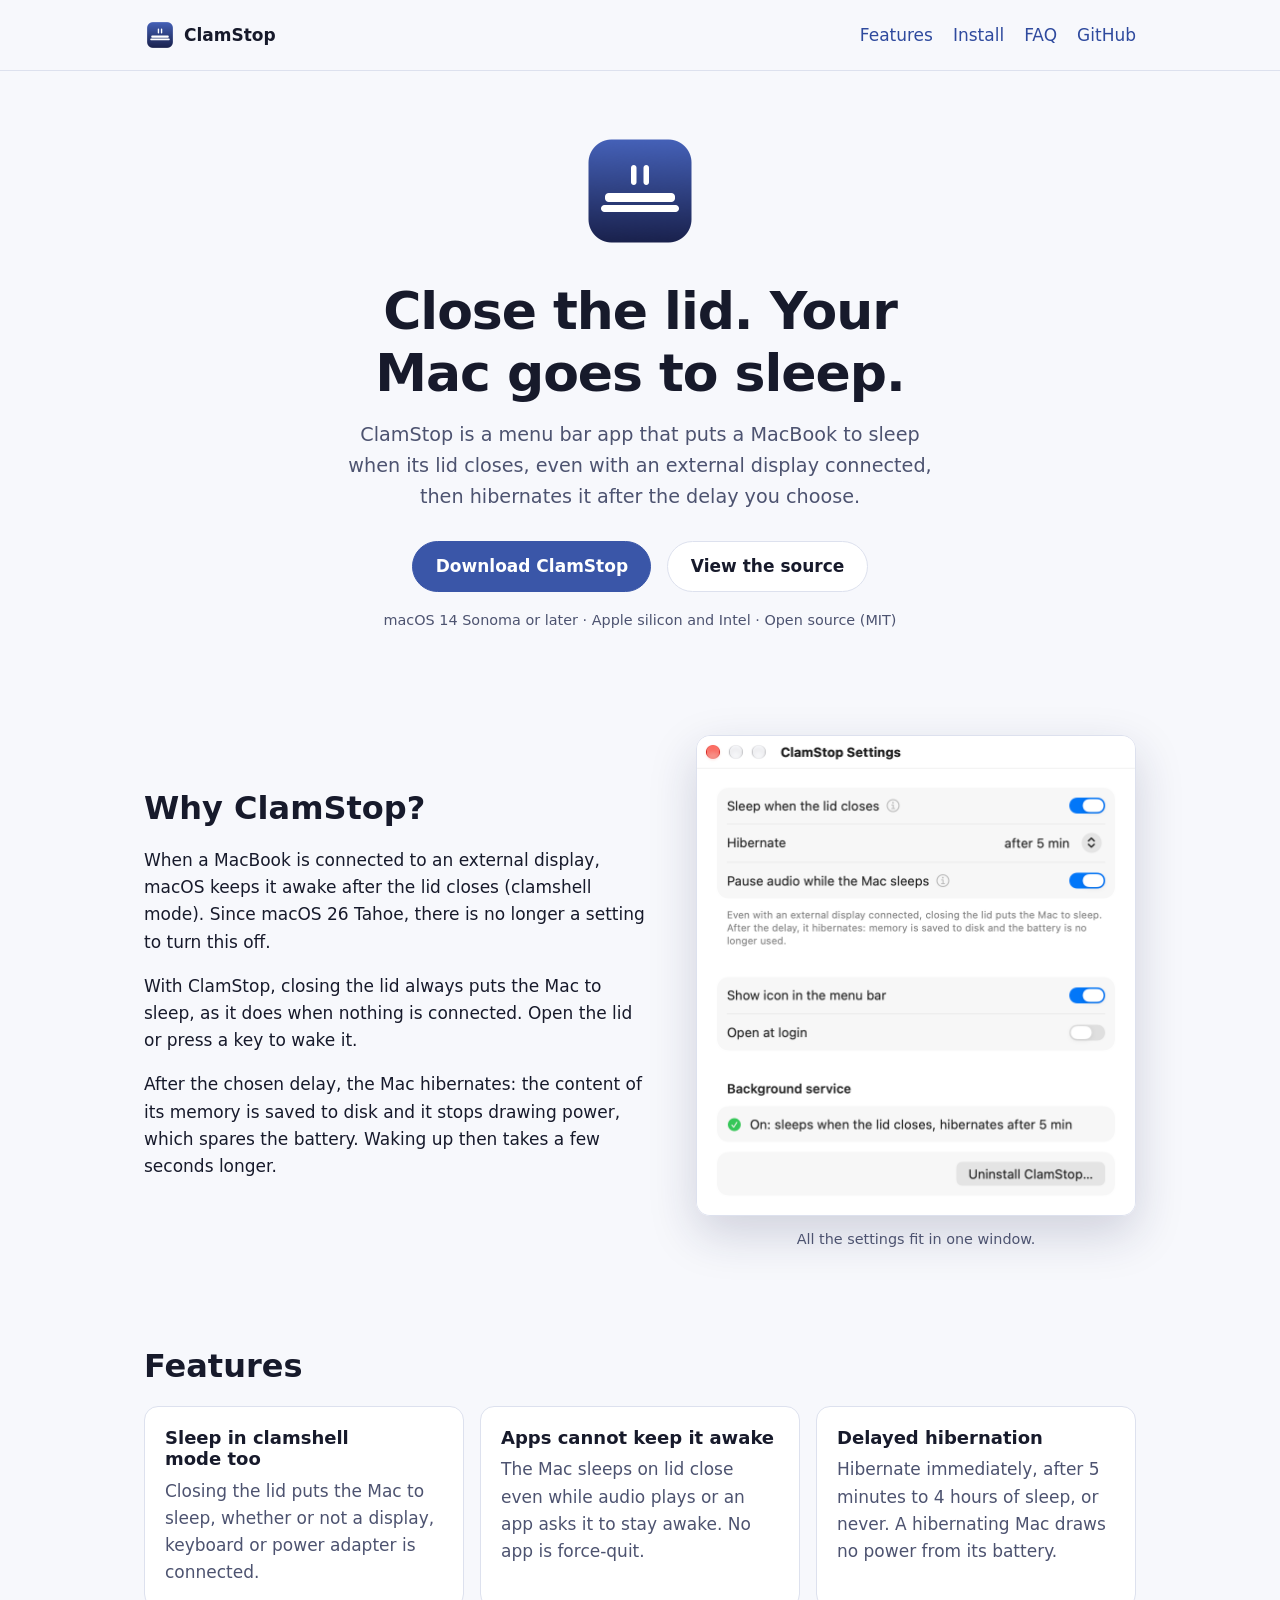
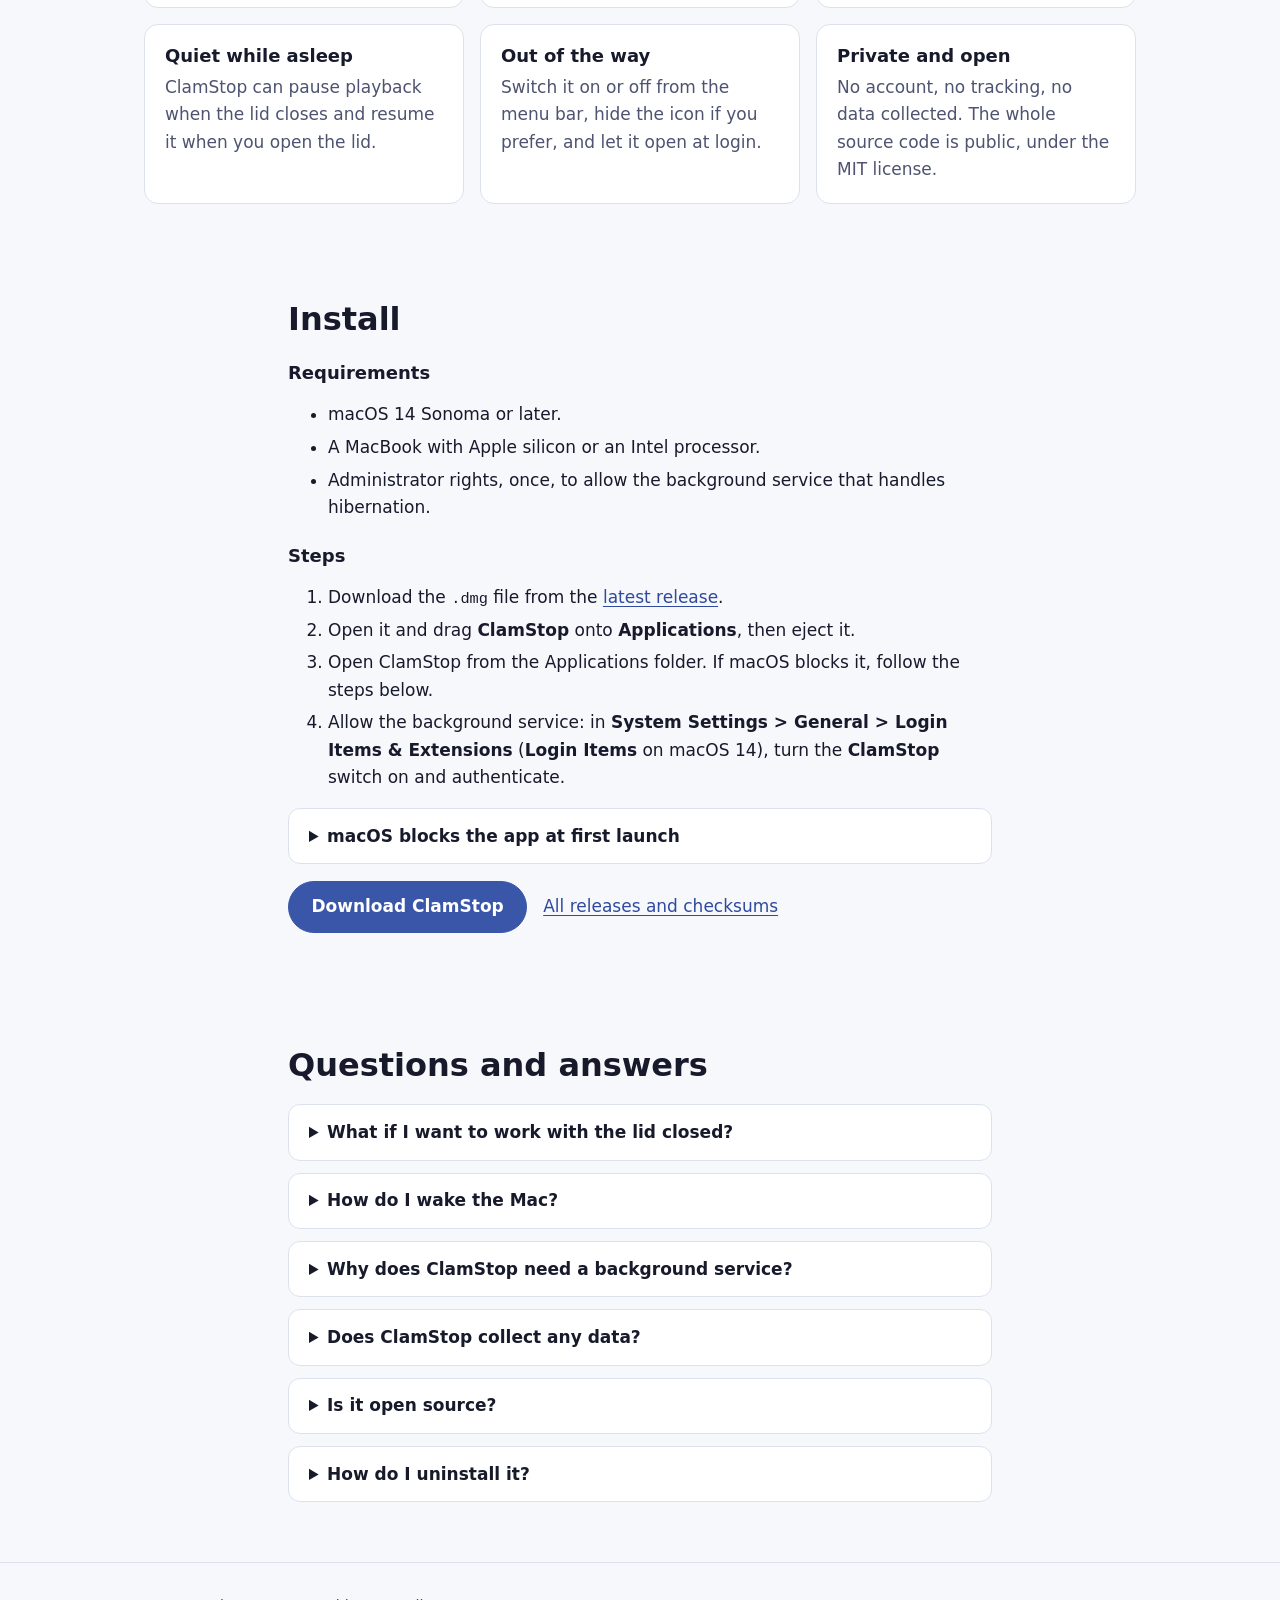
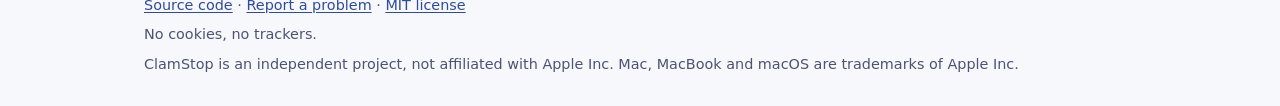
==== site/index.html @ de73f825 "Add the promotional website and its GitHub Pages workflow Static site in site/, generated from one t" ====
<!doctype html>
<!-- Generated by site/src/build.py: edit site/src/, not this file. -->
<html lang="en">
<head>
  <meta charset="utf-8">
  <meta name="viewport" content="width=device-width, initial-scale=1">
  <meta http-equiv="Content-Security-Policy" content="default-src 'none'; img-src 'self'; style-src 'self'; base-uri 'none'; form-action 'none'">
  <meta name="referrer" content="no-referrer">
  <title>ClamStop: close the lid and your MacBook sleeps</title>
  <meta name="description" content="Open source menu bar app for macOS: closing the lid puts your MacBook to sleep, even with an external display connected, then hibernates it after a delay.">
  <meta name="color-scheme" content="light dark">
  <meta name="theme-color" media="(prefers-color-scheme: light)" content="#f7f8fc">
  <meta name="theme-color" media="(prefers-color-scheme: dark)" content="#0f1222">
  <link rel="canonical" href="https://chanoj.github.io/ClamStop/">
  <link rel="alternate" hreflang="en" href="https://chanoj.github.io/ClamStop/">
  <link rel="alternate" hreflang="x-default" href="https://chanoj.github.io/ClamStop/">
  <meta property="og:type" content="website">
  <meta property="og:site_name" content="ClamStop">
  <meta property="og:locale" content="en_US">
  <meta property="og:url" content="https://chanoj.github.io/ClamStop/">
  <meta property="og:title" content="ClamStop: close the lid and your MacBook sleeps">
  <meta property="og:description" content="Open source menu bar app for macOS: closing the lid puts your MacBook to sleep, even with an external display connected, then hibernates it after a delay.">
  <meta property="og:image" content="https://chanoj.github.io/ClamStop/img/og-en.png">
  <meta property="og:image:width" content="1200">
  <meta property="og:image:height" content="630">
  <meta property="og:image:alt" content="ClamStop: close the lid, and your Mac sleeps.">
  <meta name="twitter:card" content="summary_large_image">
  <link rel="icon" type="image/png" sizes="64x64" href="img/icon-64.png">
  <link rel="apple-touch-icon" href="img/icon-256.png">
  <link rel="stylesheet" href="style.css">
</head>
<body>
  <a class="skip" href="#main">Skip to content</a>

  <header class="top">
    <div class="wrap">
      <a class="brand" href="#main">
        <img src="img/icon-64.png" width="32" height="32" alt="">
        <span>ClamStop</span>
      </a>
      <nav aria-label="Main">
        <ul>
          <li><a href="#features">Features</a></li>
          <li><a href="#install">Install</a></li>
          <li><a href="#faq">FAQ</a></li>
          <li><a href="https://github.com/ChanOJ/ClamStop">GitHub</a></li>
        </ul>
      </nav>
      
    </div>
  </header>

  <main id="main">
    <section class="hero wrap">
      <img class="app-icon" src="img/icon-256.png" width="128" height="128" alt="">
      <h1>Close the lid. Your Mac goes to sleep.</h1>
      <p class="lead">ClamStop is a menu bar app that puts a MacBook to sleep when its lid closes, even with an external display connected, then hibernates it after the delay you choose.</p>
      <p class="actions">
        <a class="button primary" href="https://github.com/ChanOJ/ClamStop/releases/latest">Download ClamStop</a>
        <a class="button" href="https://github.com/ChanOJ/ClamStop">View the source</a>
      </p>
      <p class="fine">macOS 14 Sonoma or later · Apple silicon and Intel · Open source (MIT)</p>
    </section>

    <section id="why" class="why wrap" aria-labelledby="why-title">
      <div class="text">
        <h2 id="why-title">Why ClamStop?</h2>
        <p>When a MacBook is connected to an external display, macOS keeps it awake after the lid closes (clamshell mode). Since macOS 26 Tahoe, there is no longer a setting to turn this off.</p>
        <p>With ClamStop, closing the lid always puts the Mac to sleep, as it does when nothing is connected. Open the lid or press a key to wake it.</p>
        <p>After the chosen delay, the Mac hibernates: the content of its memory is saved to disk and it stops drawing power, which spares the battery. Waking up then takes a few seconds longer.</p>
      </div>
      <figure class="shot shot-settings">
  <picture>
    <source media="(prefers-color-scheme: dark)" srcset="img/settings-en-dark.png" width="440" height="482">
    <img src="img/settings-en-light.png" width="440" height="482" alt="ClamStop settings window: sleep when the lid closes is on, hibernation after 5 minutes, audio paused while the Mac sleeps, icon shown in the menu bar, and the background service running.">
  </picture>
  <figcaption>All the settings fit in one window.</figcaption>
</figure>
    </section>

    <section id="features" class="wrap" aria-labelledby="features-title">
      <h2 id="features-title">Features</h2>
      <ul class="cards">
        <li><h3>Sleep in clamshell mode too</h3><p>Closing the lid puts the Mac to sleep, whether or not a display, keyboard or power adapter is connected.</p></li>
        <li><h3>Apps cannot keep it awake</h3><p>The Mac sleeps on lid close even while audio plays or an app asks it to stay awake. No app is force-quit.</p></li>
        <li><h3>Delayed hibernation</h3><p>Hibernate immediately, after 5 minutes to 4 hours of sleep, or never. A hibernating Mac draws no power from its battery.</p></li>
        <li><h3>Quiet while asleep</h3><p>ClamStop can pause playback when the lid closes and resume it when you open the lid.</p></li>
        <li><h3>Out of the way</h3><p>Switch it on or off from the menu bar, hide the icon if you prefer, and let it open at login.</p></li>
        <li><h3>Private and open</h3><p>No account, no tracking, no data collected. The whole source code is public, under the MIT license.</p></li>
      </ul>
      
    </section>

    <!-- PRO SLOT (planned: freemium with license keys, prices not decided). Hidden for now:
         add the content and its pro.* strings, then remove the "hidden" attribute. -->
    <section id="pro" class="wrap" hidden>
      <h2>Pro</h2>
    </section>
    <!-- END OF PRO SLOT -->

    <section id="install" class="wrap narrow" aria-labelledby="install-title">
      <h2 id="install-title">Install</h2>
      <h3>Requirements</h3>
      <ul>
        <li>macOS 14 Sonoma or later.</li>
        <li>A MacBook with Apple silicon or an Intel processor.</li>
        <li>Administrator rights, once, to allow the background service that handles hibernation.</li>
      </ul>
      <h3>Steps</h3>
      <ol class="steps">
        <li>Download the <code>.dmg</code> file from the <a href="https://github.com/ChanOJ/ClamStop/releases/latest">latest release</a>.</li>
        <li>Open it and drag <strong>ClamStop</strong> onto <strong>Applications</strong>, then eject it.</li>
        <li>Open ClamStop from the Applications folder. If macOS blocks it, follow the steps below.</li>
        <li>Allow the background service: in <strong>System Settings &gt; General &gt; Login Items &amp; Extensions</strong> (<strong>Login Items</strong> on macOS 14), turn the <strong>ClamStop</strong> switch on and authenticate.</li>
      </ol>
      <details id="gatekeeper">
        <summary>macOS blocks the app at first launch</summary>
        <p>Builds that are not notarized by Apple are blocked at first launch; the release notes say whether a build is notarized. Only bypass this for a file downloaded from the ClamStop repository.</p>
        <p>On macOS 15 Sequoia or later:</p>
        <ol>
          <li>Open ClamStop once. In the warning, click <strong>Done</strong> (not “Move to Trash”).</li>
          <li>Open <strong>System Settings &gt; Privacy &amp; Security</strong> and scroll down to <strong>Security</strong>.</li>
          <li>Next to the message about ClamStop, click <strong>Open Anyway</strong>, then authenticate.</li>
          <li>Confirm with <strong>Open Anyway</strong> in the last dialog.</li>
        </ol>
        <p>On macOS 14 Sonoma, Control-click the app in Finder, choose <strong>Open</strong>, then <strong>Open</strong> again.</p>
      </details>
      <p class="actions">
        <a class="button primary" href="https://github.com/ChanOJ/ClamStop/releases/latest">Download ClamStop</a>
        <a href="https://github.com/ChanOJ/ClamStop/releases">All releases and checksums</a>
      </p>
    </section>

    <section id="faq" class="wrap narrow" aria-labelledby="faq-title">
      <h2 id="faq-title">Questions and answers</h2>
      <details>
        <summary>What if I want to work with the lid closed?</summary>
        <p>Turn “Sleep When the Lid Closes” off in the ClamStop menu: the lid then works as usual, clamshell mode included. Turn it on again whenever you like.</p>
      </details>
      <details>
        <summary>How do I wake the Mac?</summary>
        <p>Open the lid or press a key. After hibernation, waking up takes a few seconds longer because the memory is read back from disk.</p>
      </details>
      <details>
        <summary>Why does ClamStop need a background service?</summary>
        <p>Putting the Mac into hibernation requires administrator rights. A small background service does that part, and macOS asks you to approve it. It restores the default sleep settings when ClamStop is uninstalled.</p>
      </details>
      <details>
        <summary>Does ClamStop collect any data?</summary>
        <p>No. The app has no account, no analytics and no network code: nothing leaves your Mac.</p>
        <p>This website sets no cookies, runs no scripts and loads nothing from third parties. It is hosted on GitHub Pages, and GitHub logs the IP addresses of visitors for security purposes.</p>
      </details>
      <details>
        <summary>Is it open source?</summary>
        <p>Yes. The code is on <a href="https://github.com/ChanOJ/ClamStop">GitHub</a> under the <a href="https://github.com/ChanOJ/ClamStop/blob/main/LICENSE">MIT license</a>. You can read it, build it yourself and contribute.</p>
      </details>
      <details>
        <summary>How do I uninstall it?</summary>
        <ol>
          <li>Open the ClamStop settings (menu bar icon &gt; <strong>Settings…</strong>, or open the app again from the Applications folder).</li>
          <li>Click <strong>Uninstall ClamStop…</strong>, then <strong>Uninstall</strong>. The default sleep settings are restored and the background service is removed.</li>
          <li>Move ClamStop from the Applications folder to the Trash.</li>
        </ol>
        <p>App already deleted, or something went wrong? The <a href="https://github.com/ChanOJ/ClamStop#uninstall">uninstall guide</a> covers it.</p>
      </details>
    </section>
  </main>

  <footer>
    <div class="wrap">
      <p><a href="https://github.com/ChanOJ/ClamStop">Source code</a> · <a href="https://github.com/ChanOJ/ClamStop/issues">Report a problem</a> · <a href="https://github.com/ChanOJ/ClamStop/blob/main/LICENSE">MIT license</a></p>
      <p>No cookies, no trackers.</p>
      <p>ClamStop is an independent project, not affiliated with Apple Inc. Mac, MacBook and macOS are trademarks of Apple Inc.</p>
    </div>
  </footer>
</body>
</html>
---- site/style.css ----
/* No external fonts or resources: system fonts only. */
:root {
  color-scheme: light dark;
  --bg: #f7f8fc;
  --surface: #ffffff;
  --text: #171a2b;
  --muted: #4d5370;
  --line: #dde1ee;
  --link: #2f4a9e;
  --button: #3a56a8;
  --button-hover: #2c4388;
  --on-button: #ffffff;
  --shadow: 0 18px 48px rgba(27, 34, 76, 0.18);
}

@media (prefers-color-scheme: dark) {
  :root {
    --bg: #0f1222;
    --surface: #181c31;
    --text: #edeffa;
    --muted: #b1b7d3;
    --line: #2c3252;
    --link: #a8bcff;
    --button: #4a66bd;
    --button-hover: #3a56a8;
    --shadow: 0 18px 48px rgba(0, 0, 0, 0.55);
  }
}

*, *::before, *::after { box-sizing: border-box; }

[hidden] { display: none !important; }

html { -webkit-text-size-adjust: 100%; text-size-adjust: 100%; }

@media (prefers-reduced-motion: no-preference) {
  html { scroll-behavior: smooth; }
}

body {
  margin: 0;
  background: var(--bg);
  color: var(--text);
  font: 1.0625rem/1.6 -apple-system, BlinkMacSystemFont, "Segoe UI", system-ui, sans-serif;
  overflow-wrap: break-word;
}

img { max-width: 100%; height: auto; }

a { color: var(--link); text-underline-offset: 0.15em; }

:focus-visible { outline: 3px solid var(--link); outline-offset: 3px; border-radius: 4px; }

h1, h2, h3 { line-height: 1.2; text-wrap: balance; }
h1 { font-size: clamp(2rem, 7vw, 3.25rem); letter-spacing: -0.02em; margin: 1rem 0; }
h2 { font-size: clamp(1.5rem, 4.5vw, 2rem); margin: 0 0 1.25rem; }
h3 { font-size: 1.125rem; margin: 1.5rem 0 0.5rem; }

code { font-family: ui-monospace, SFMono-Regular, Menlo, monospace; font-size: 0.9em; }

.wrap { width: min(100% - 2rem, 62rem); margin-inline: auto; }
.narrow { max-width: 44rem; }

.skip {
  position: absolute;
  left: 1rem;
  top: -4rem;
  z-index: 1;
  padding: 0.5rem 1rem;
  background: var(--surface);
  border-radius: 8px;
}
.skip:focus { top: 0.5rem; }

.top { border-bottom: 1px solid var(--line); }
.top .wrap {
  display: flex;
  flex-wrap: wrap;
  align-items: center;
  justify-content: space-between;
  gap: 0.25rem 1rem;
  padding-block: 0.75rem;
}
.brand {
  display: inline-flex;
  align-items: center;
  gap: 0.5rem;
  color: var(--text);
  font-weight: 700;
  text-decoration: none;
}
nav ul { display: flex; flex-wrap: wrap; gap: 0 1.25rem; margin: 0; padding: 0; list-style: none; }
nav a { display: inline-block; padding-block: 0.25rem; text-decoration: none; }
nav a:hover { text-decoration: underline; }
.languages a[aria-current="page"] { color: var(--text); font-weight: 600; }

main > section { padding-block: 3rem; scroll-margin-top: 1rem; }

.hero { text-align: center; padding-block: 3.5rem 2.5rem; }
.app-icon { width: 128px; height: 128px; }
.lead { max-width: 38rem; margin: 0 auto 1.75rem; font-size: 1.2rem; color: var(--muted); }
.fine { font-size: 0.9rem; color: var(--muted); }

.actions { display: flex; flex-wrap: wrap; align-items: center; gap: 0.75rem 1rem; }
.hero .actions { justify-content: center; }

.button {
  display: inline-block;
  padding: 0.7rem 1.4rem;
  border: 1px solid var(--line);
  border-radius: 999px;
  background: var(--surface);
  color: var(--text);
  font-weight: 600;
  text-decoration: none;
}
.button:hover { border-color: var(--link); }
.button.primary { border-color: var(--button); background: var(--button); color: var(--on-button); }
.button.primary:hover { border-color: var(--button-hover); background: var(--button-hover); }

.why { display: flex; flex-wrap: wrap; align-items: center; gap: 2rem 3rem; }
.why .text { flex: 1 1 18rem; }
.why .shot { flex: 0 1 440px; }

.shot { margin: 0 auto; text-align: center; }
.shot img {
  display: block;
  margin-inline: auto;
  border: 1px solid var(--line);
  border-radius: 14px;
  box-shadow: var(--shadow);
}
.shot figcaption { margin-top: 0.75rem; font-size: 0.9rem; color: var(--muted); }
.shot-menu { margin-top: 2.5rem; }

.cards {
  display: grid;
  grid-template-columns: repeat(auto-fit, minmax(min(100%, 17rem), 1fr));
  gap: 1rem;
  margin: 0;
  padding: 0;
  list-style: none;
}
.cards li { padding: 1.25rem; border: 1px solid var(--line); border-radius: 14px; background: var(--surface); }
.cards h3 { margin-top: 0; }
.cards p { margin: 0; color: var(--muted); }

li { margin-block: 0.35rem; }
.cards li { margin: 0; }

details {
  margin-block: 0.75rem;
  padding: 0 1.25rem;
  border: 1px solid var(--line);
  border-radius: 12px;
  background: var(--surface);
}
summary { padding-block: 0.85rem; font-weight: 600; cursor: pointer; }
details ol { padding-left: 1.25rem; }

footer { border-top: 1px solid var(--line); padding-block: 1.5rem; font-size: 0.9rem; color: var(--muted); }
footer p { margin-block: 0.4rem; }
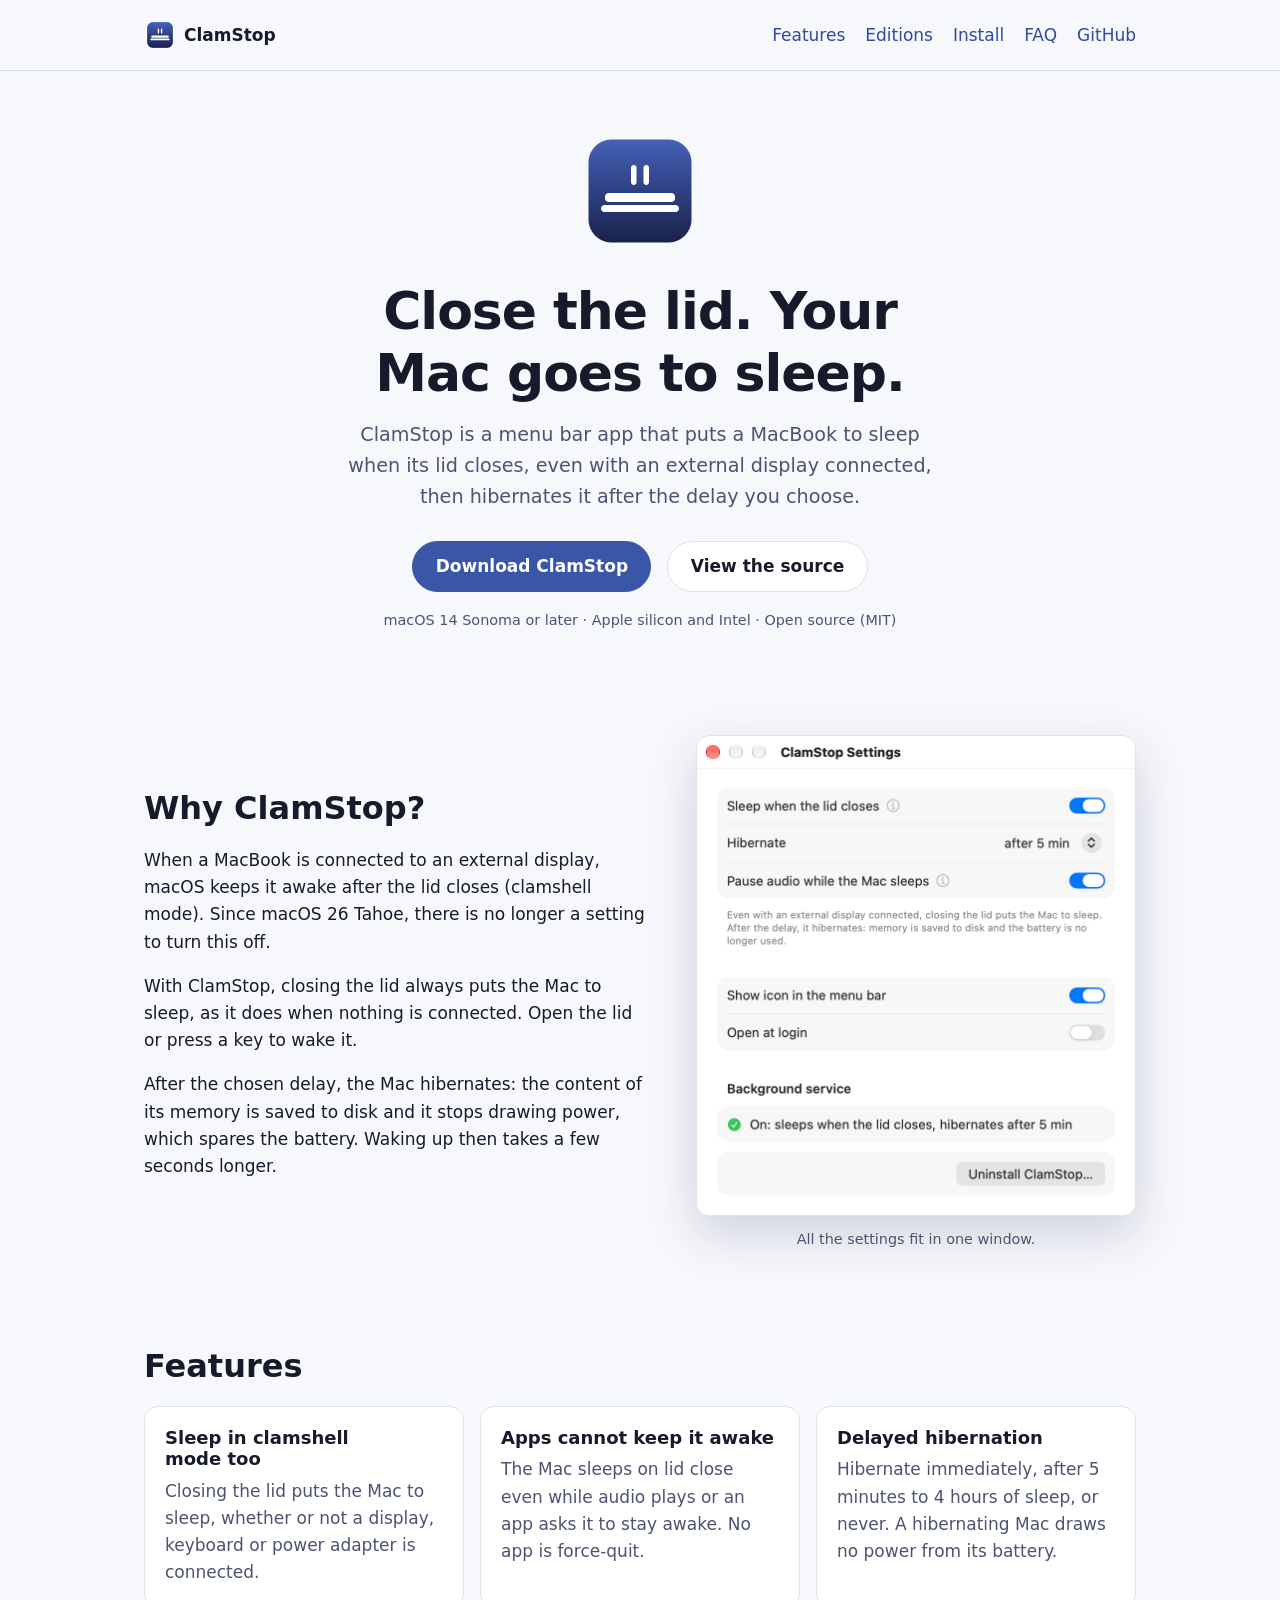
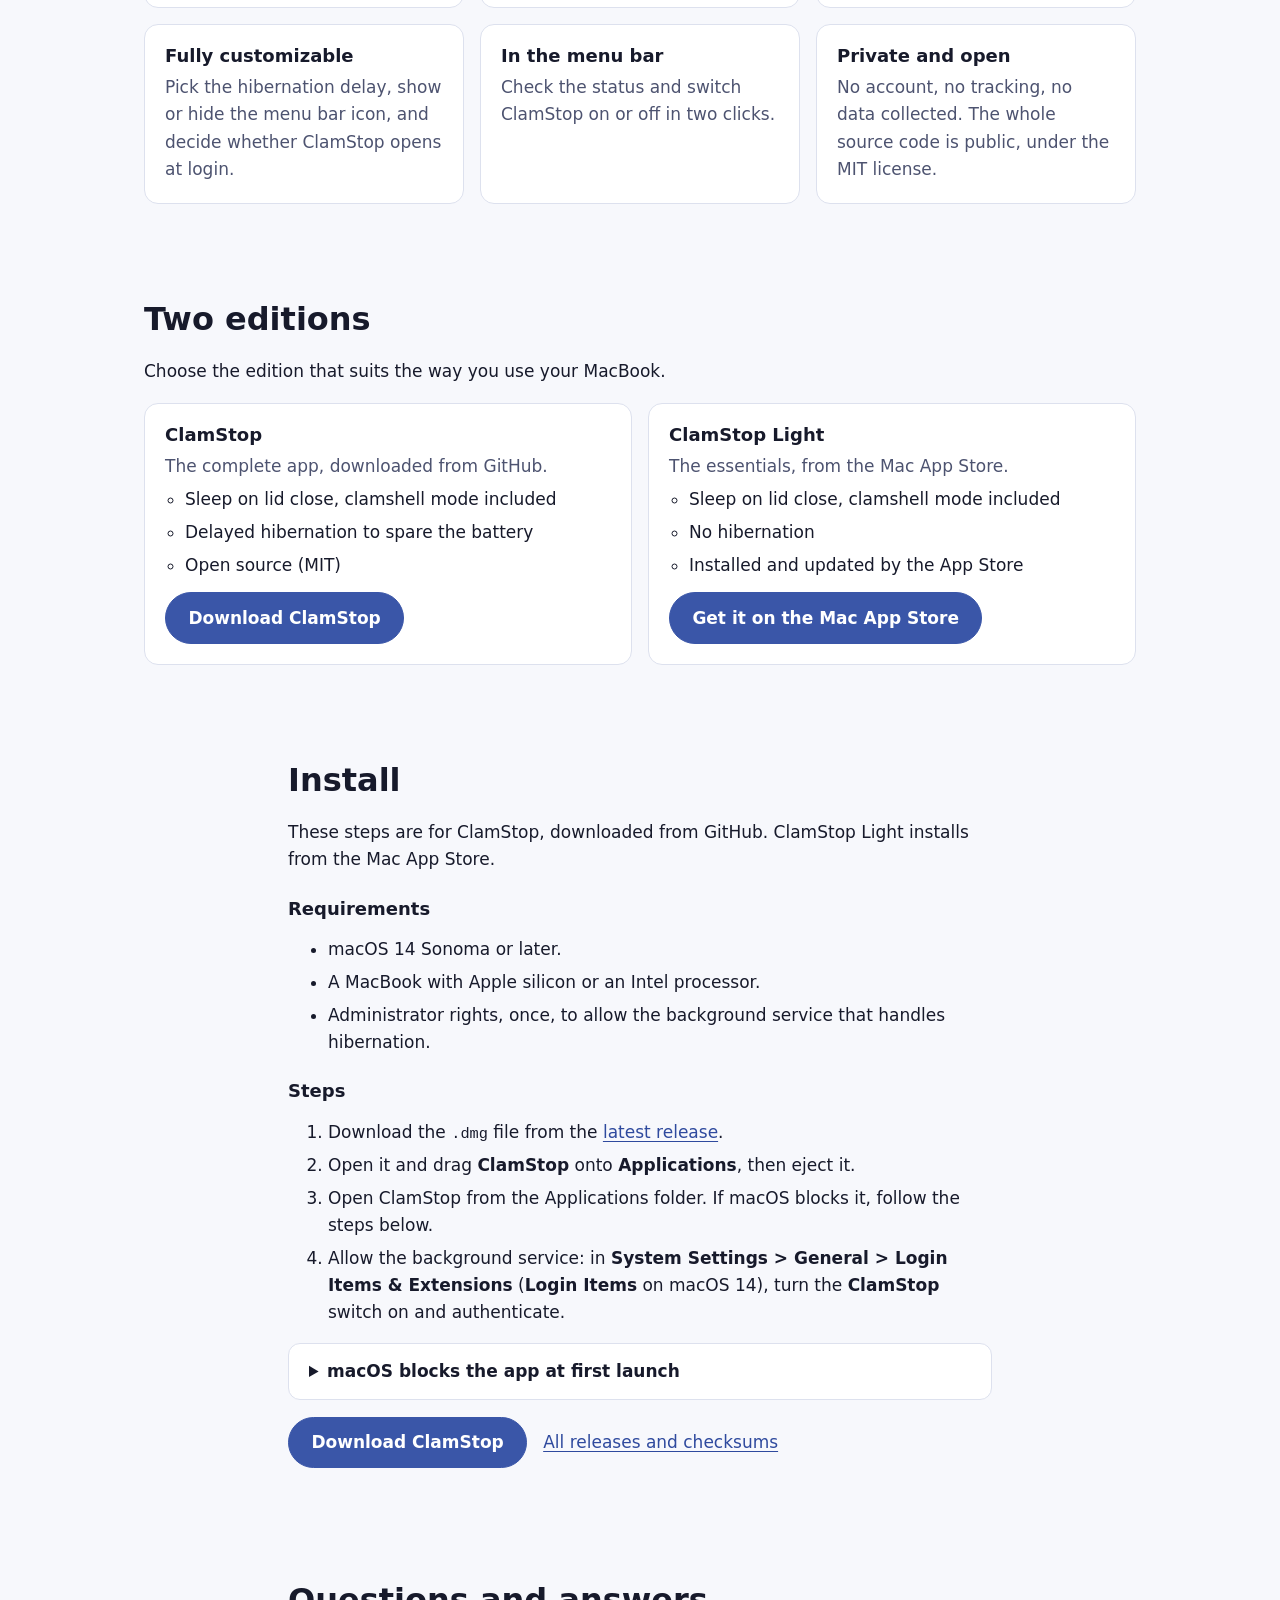
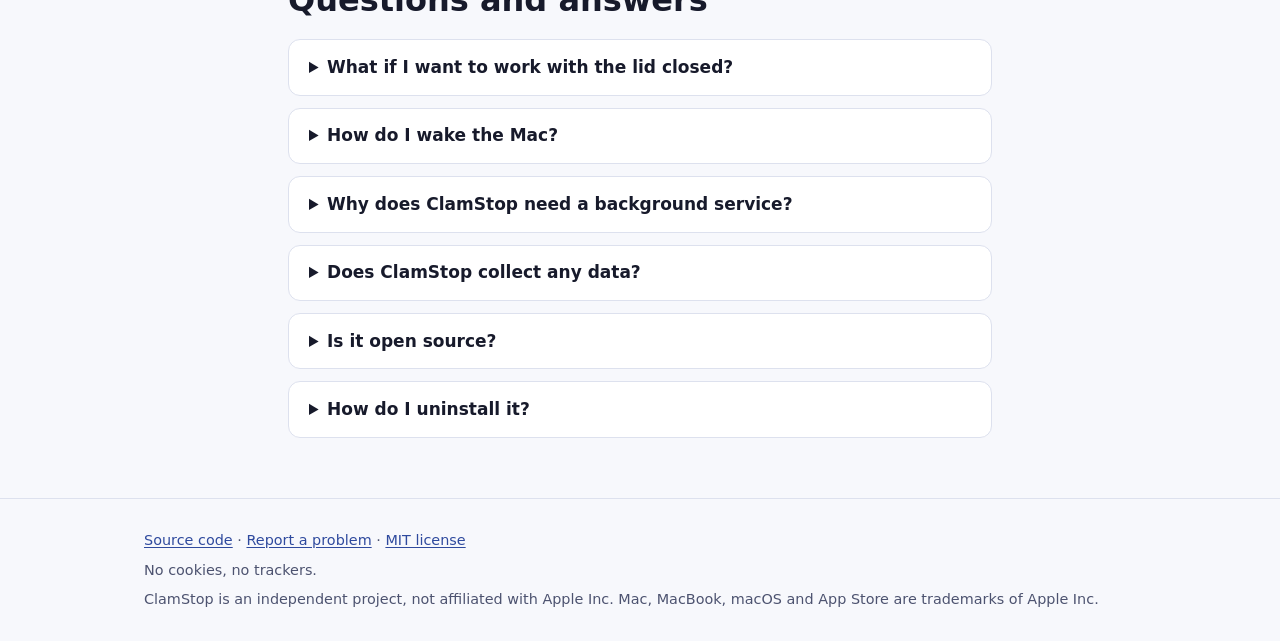
==== commit f1b13be1: "Present both editions on the website and keep it offline for now Add ClamStop Light (Mac App Store, " ====
--- a/site/index.html
+++ b/site/index.html
@@ -41,6 +41,7 @@
       <nav aria-label="Main">
         <ul>
           <li><a href="#features">Features</a></li>
+          <li><a href="#editions">Editions</a></li>
           <li><a href="#install">Install</a></li>
           <li><a href="#faq">FAQ</a></li>
           <li><a href="https://github.com/ChanOJ/ClamStop">GitHub</a></li>
@@ -84,11 +85,38 @@
         <li><h3>Sleep in clamshell mode too</h3><p>Closing the lid puts the Mac to sleep, whether or not a display, keyboard or power adapter is connected.</p></li>
         <li><h3>Apps cannot keep it awake</h3><p>The Mac sleeps on lid close even while audio plays or an app asks it to stay awake. No app is force-quit.</p></li>
         <li><h3>Delayed hibernation</h3><p>Hibernate immediately, after 5 minutes to 4 hours of sleep, or never. A hibernating Mac draws no power from its battery.</p></li>
-        <li><h3>Quiet while asleep</h3><p>ClamStop can pause playback when the lid closes and resume it when you open the lid.</p></li>
-        <li><h3>Out of the way</h3><p>Switch it on or off from the menu bar, hide the icon if you prefer, and let it open at login.</p></li>
+        <li><h3>Fully customizable</h3><p>Pick the hibernation delay, show or hide the menu bar icon, and decide whether ClamStop opens at login.</p></li>
+        <li><h3>In the menu bar</h3><p>Check the status and switch ClamStop on or off in two clicks.</p></li>
         <li><h3>Private and open</h3><p>No account, no tracking, no data collected. The whole source code is public, under the MIT license.</p></li>
       </ul>
       
+    </section>
+
+    <section id="editions" class="wrap" aria-labelledby="editions-title">
+      <h2 id="editions-title">Two editions</h2>
+      <p>Choose the edition that suits the way you use your MacBook.</p>
+      <ul class="cards editions">
+        <li>
+          <h3>ClamStop</h3>
+          <p>The complete app, downloaded from GitHub.</p>
+          <ul>
+            <li>Sleep on lid close, clamshell mode included</li>
+            <li>Delayed hibernation to spare the battery</li>
+            <li>Open source (MIT)</li>
+          </ul>
+          <p class="actions"><a class="button primary" href="https://github.com/ChanOJ/ClamStop/releases/latest">Download ClamStop</a></p>
+        </li>
+        <li>
+          <h3>ClamStop Light</h3>
+          <p>The essentials, from the Mac App Store.</p>
+          <ul>
+            <li>Sleep on lid close, clamshell mode included</li>
+            <li>No hibernation</li>
+            <li>Installed and updated by the App Store</li>
+          </ul>
+          <p class="actions"><a class="button primary" href="https://www.apple.com/app-store/">Get it on the Mac App Store</a></p>
+        </li>
+      </ul>
     </section>
 
     <!-- PRO SLOT (planned: freemium with license keys, prices not decided). Hidden for now:
@@ -100,6 +128,7 @@
 
     <section id="install" class="wrap narrow" aria-labelledby="install-title">
       <h2 id="install-title">Install</h2>
+      <p>These steps are for ClamStop, downloaded from GitHub. ClamStop Light installs from the Mac App Store.</p>
       <h3>Requirements</h3>
       <ul>
         <li>macOS 14 Sonoma or later.</li>
@@ -170,7 +199,7 @@
     <div class="wrap">
       <p><a href="https://github.com/ChanOJ/ClamStop">Source code</a> · <a href="https://github.com/ChanOJ/ClamStop/issues">Report a problem</a> · <a href="https://github.com/ChanOJ/ClamStop/blob/main/LICENSE">MIT license</a></p>
       <p>No cookies, no trackers.</p>
-      <p>ClamStop is an independent project, not affiliated with Apple Inc. Mac, MacBook and macOS are trademarks of Apple Inc.</p>
+      <p>ClamStop is an independent project, not affiliated with Apple Inc. Mac, MacBook, macOS and App Store are trademarks of Apple Inc.</p>
     </div>
   </footer>
 </body>
--- a/site/style.css
+++ b/site/style.css
@@ -141,12 +141,16 @@
   padding: 0;
   list-style: none;
 }
-.cards li { padding: 1.25rem; border: 1px solid var(--line); border-radius: 14px; background: var(--surface); }
+.cards > li { padding: 1.25rem; border: 1px solid var(--line); border-radius: 14px; background: var(--surface); }
 .cards h3 { margin-top: 0; }
 .cards p { margin: 0; color: var(--muted); }
 
 li { margin-block: 0.35rem; }
-.cards li { margin: 0; }
+.cards > li { margin: 0; }
+
+.editions > li { display: flex; flex-direction: column; }
+.editions ul { padding-left: 1.25rem; }
+.editions .actions { margin: auto 0 0; padding-top: 0.5rem; color: inherit; }
 
 details {
   margin-block: 0.75rem;
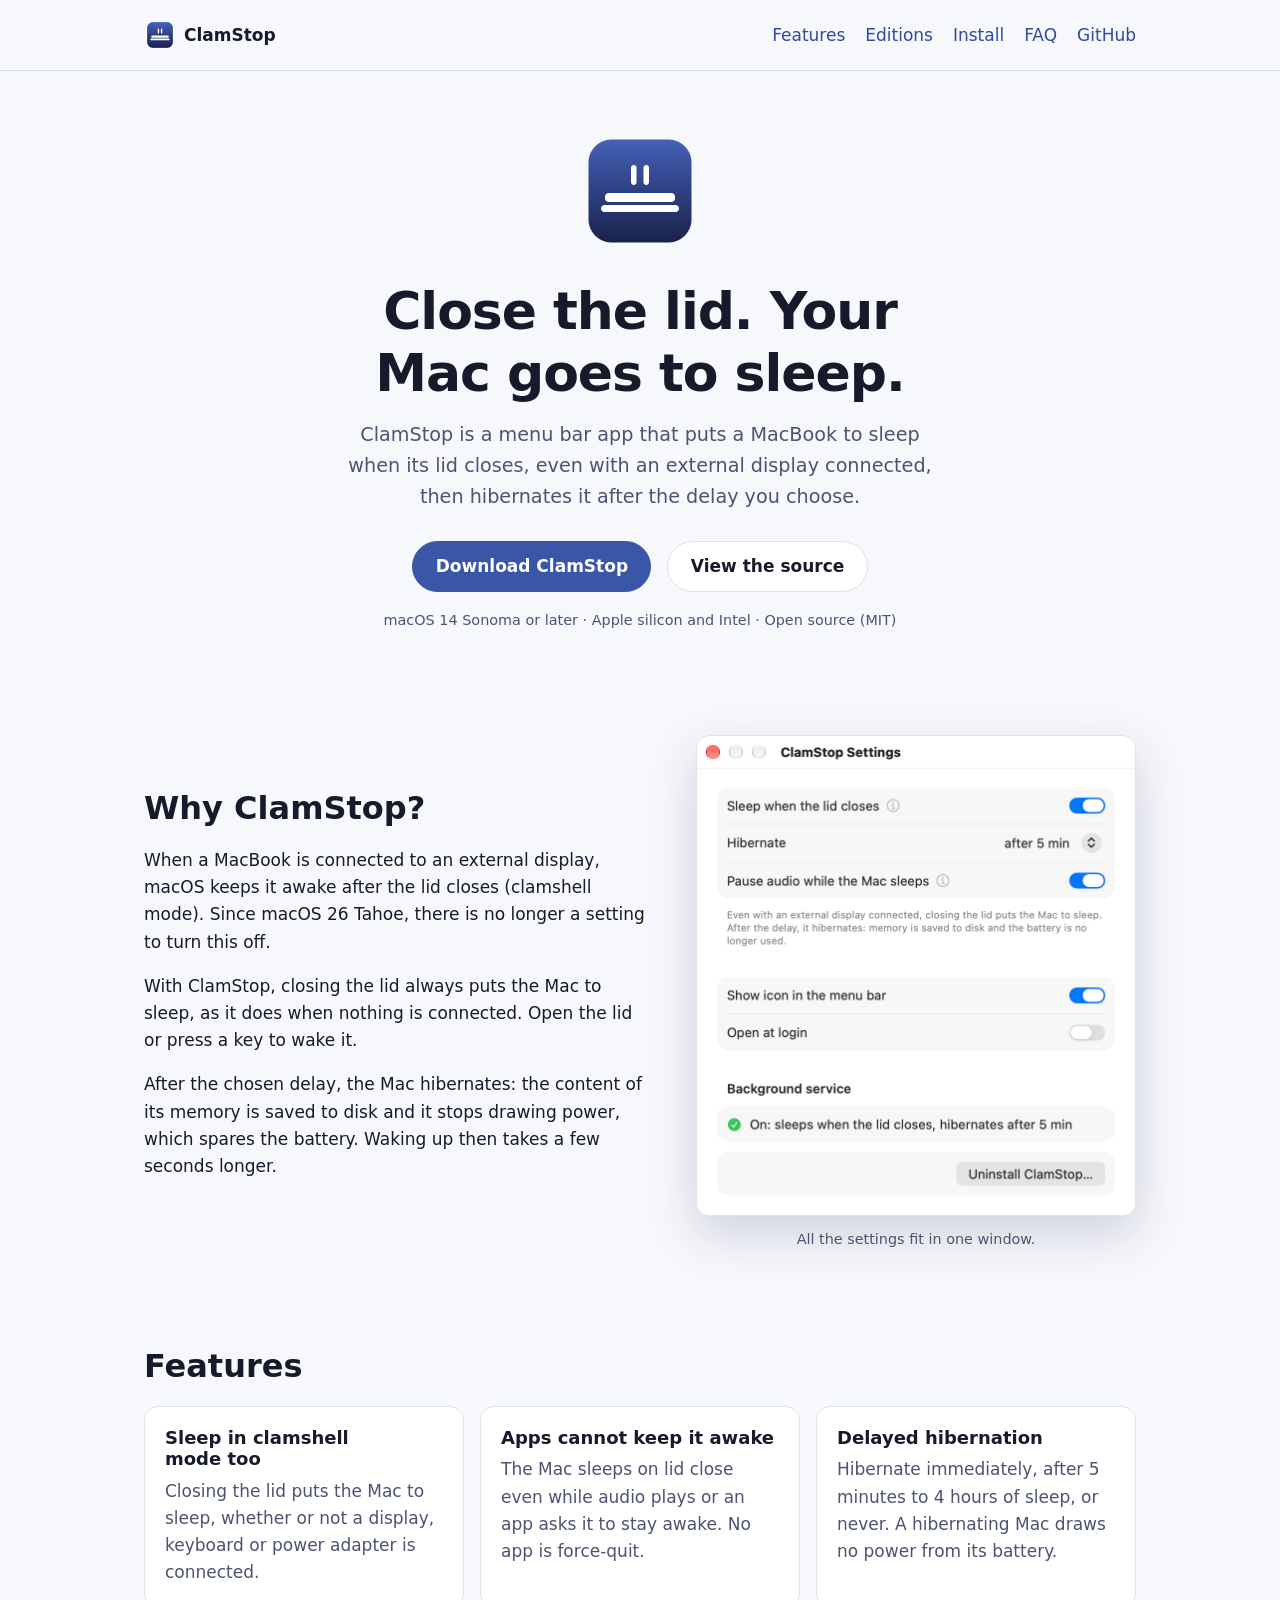
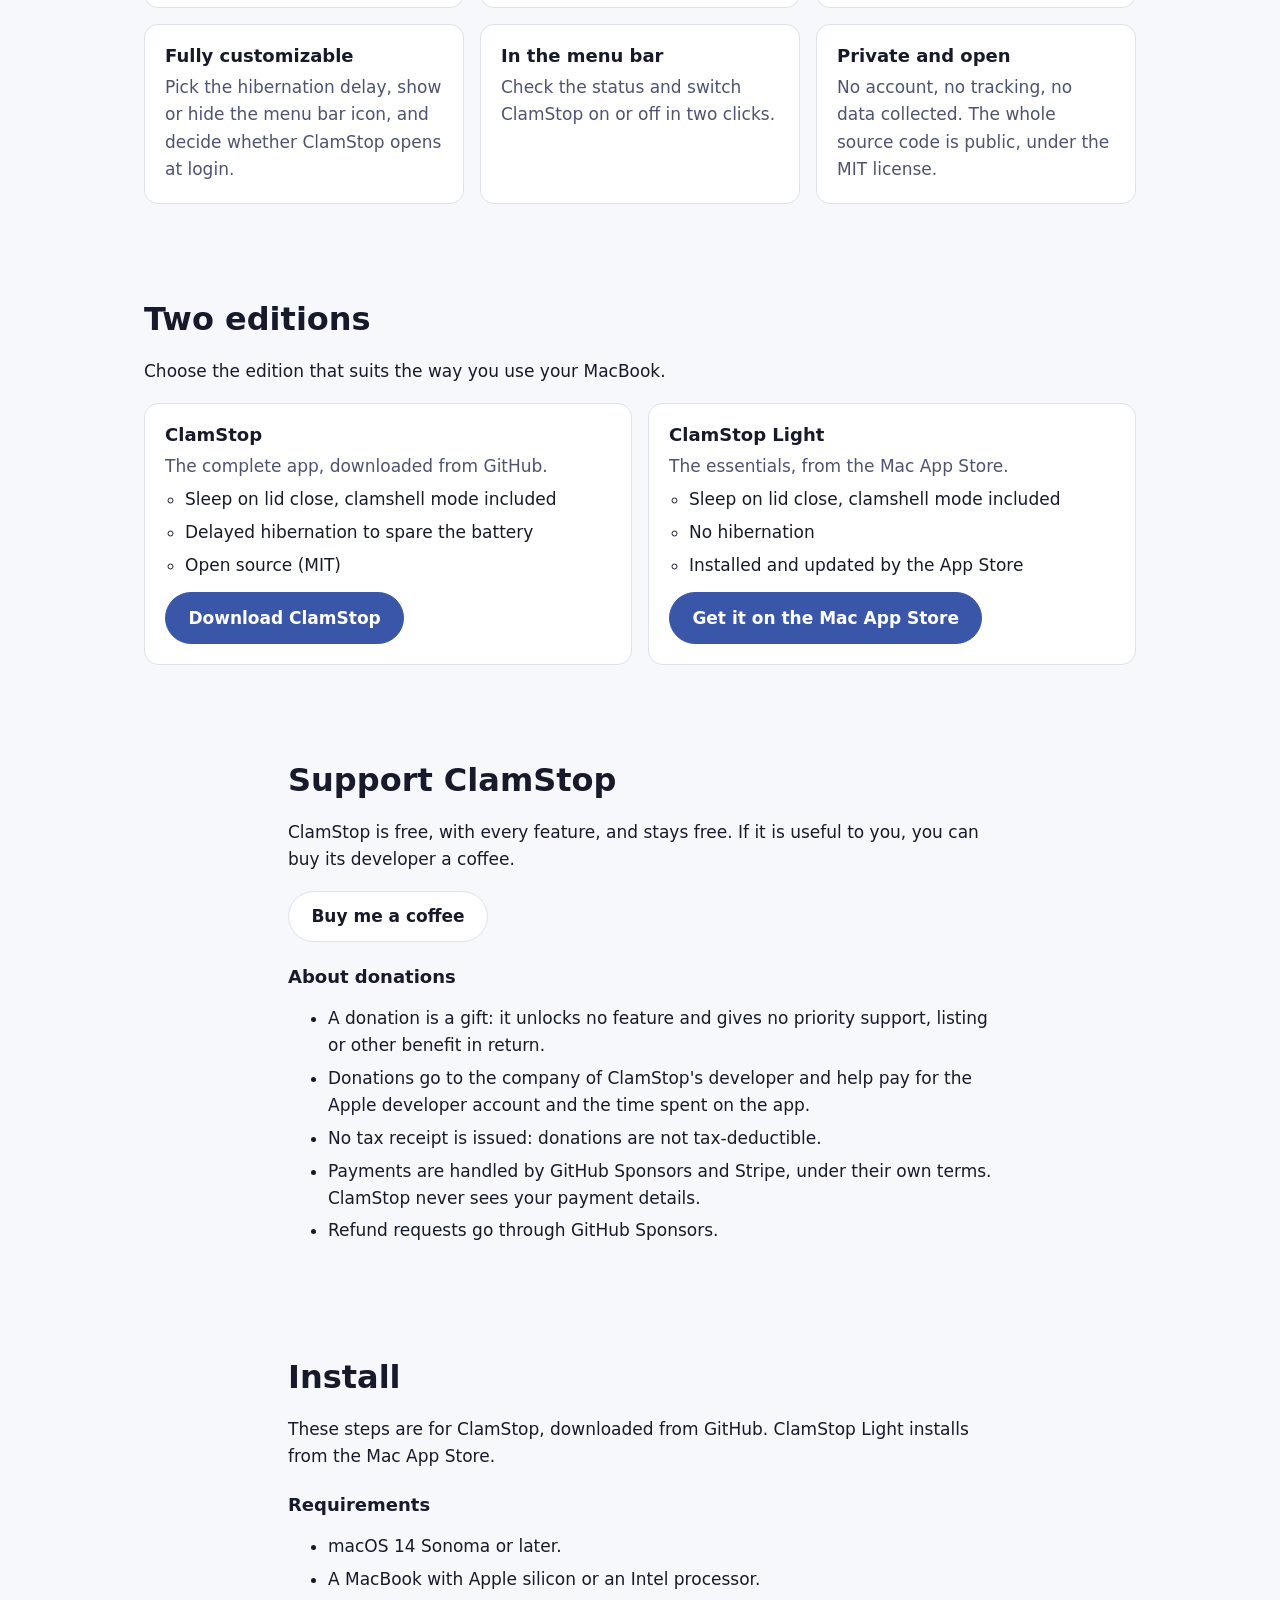
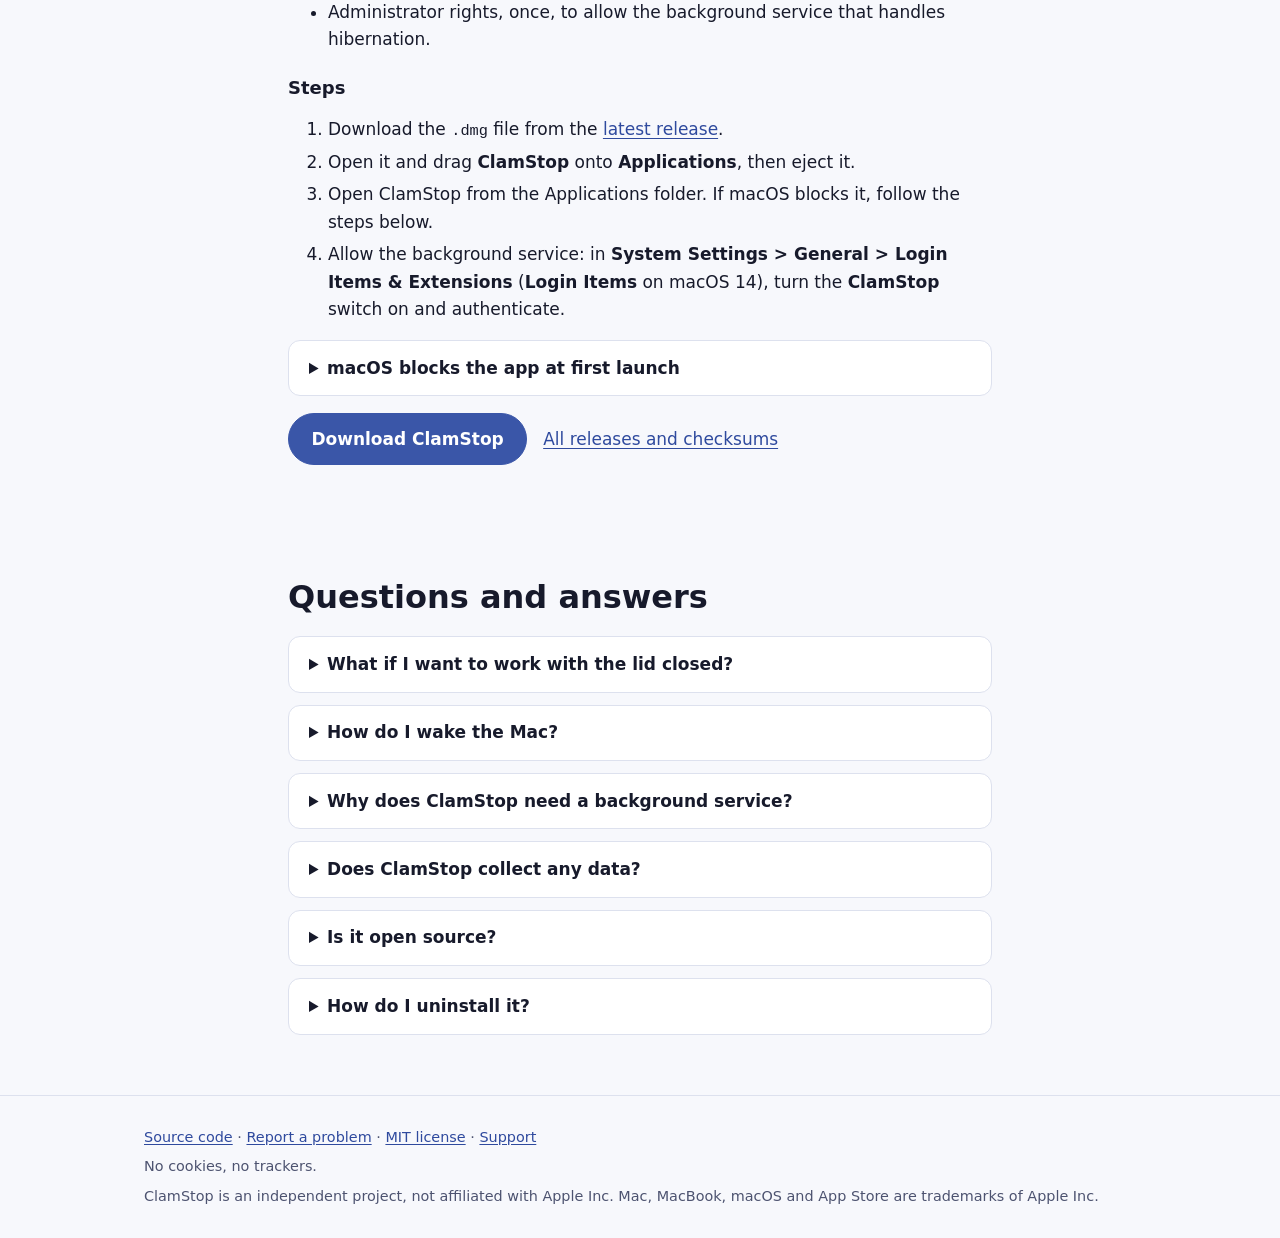
==== commit 6b4388da: "Donation terms: website Support section and README A donation is a gift with nothing in return and n" ====
--- a/site/index.html
+++ b/site/index.html
@@ -119,12 +119,20 @@
       </ul>
     </section>
 
-    <!-- PRO SLOT (planned: freemium with license keys, prices not decided). Hidden for now:
-         add the content and its pro.* strings, then remove the "hidden" attribute. -->
-    <section id="pro" class="wrap" hidden>
-      <h2>Pro</h2>
-    </section>
-    <!-- END OF PRO SLOT -->
+    <section id="support" class="wrap narrow" aria-labelledby="support-title">
+      <h2 id="support-title">Support ClamStop</h2>
+      <p>ClamStop is free, with every feature, and stays free. If it is useful to you, you can buy its developer a coffee.</p>
+      <p class="actions"><a class="button" href="https://github.com/sponsors/ChanOJ">Buy me a coffee</a></p>
+      <h3>About donations</h3>
+      <ul>
+        <li>A donation is a gift: it unlocks no feature and gives no priority support, listing or other benefit in return.</li>
+        <li>Donations go to the company of ClamStop&#x27;s developer and help pay for the Apple developer account and the time spent on the app.</li>
+        <li>No tax receipt is issued: donations are not tax-deductible.</li>
+        <li>Payments are handled by GitHub Sponsors and Stripe, under their own terms. ClamStop never sees your payment details.</li>
+        <li>Refund requests go through GitHub Sponsors.</li>
+      </ul>
+    </section>
+
 
     <section id="install" class="wrap narrow" aria-labelledby="install-title">
       <h2 id="install-title">Install</h2>
@@ -197,7 +205,7 @@
 
   <footer>
     <div class="wrap">
-      <p><a href="https://github.com/ChanOJ/ClamStop">Source code</a> · <a href="https://github.com/ChanOJ/ClamStop/issues">Report a problem</a> · <a href="https://github.com/ChanOJ/ClamStop/blob/main/LICENSE">MIT license</a></p>
+      <p><a href="https://github.com/ChanOJ/ClamStop">Source code</a> · <a href="https://github.com/ChanOJ/ClamStop/issues">Report a problem</a> · <a href="https://github.com/ChanOJ/ClamStop/blob/main/LICENSE">MIT license</a> · <a href="#support">Support</a></p>
       <p>No cookies, no trackers.</p>
       <p>ClamStop is an independent project, not affiliated with Apple Inc. Mac, MacBook, macOS and App Store are trademarks of Apple Inc.</p>
     </div>
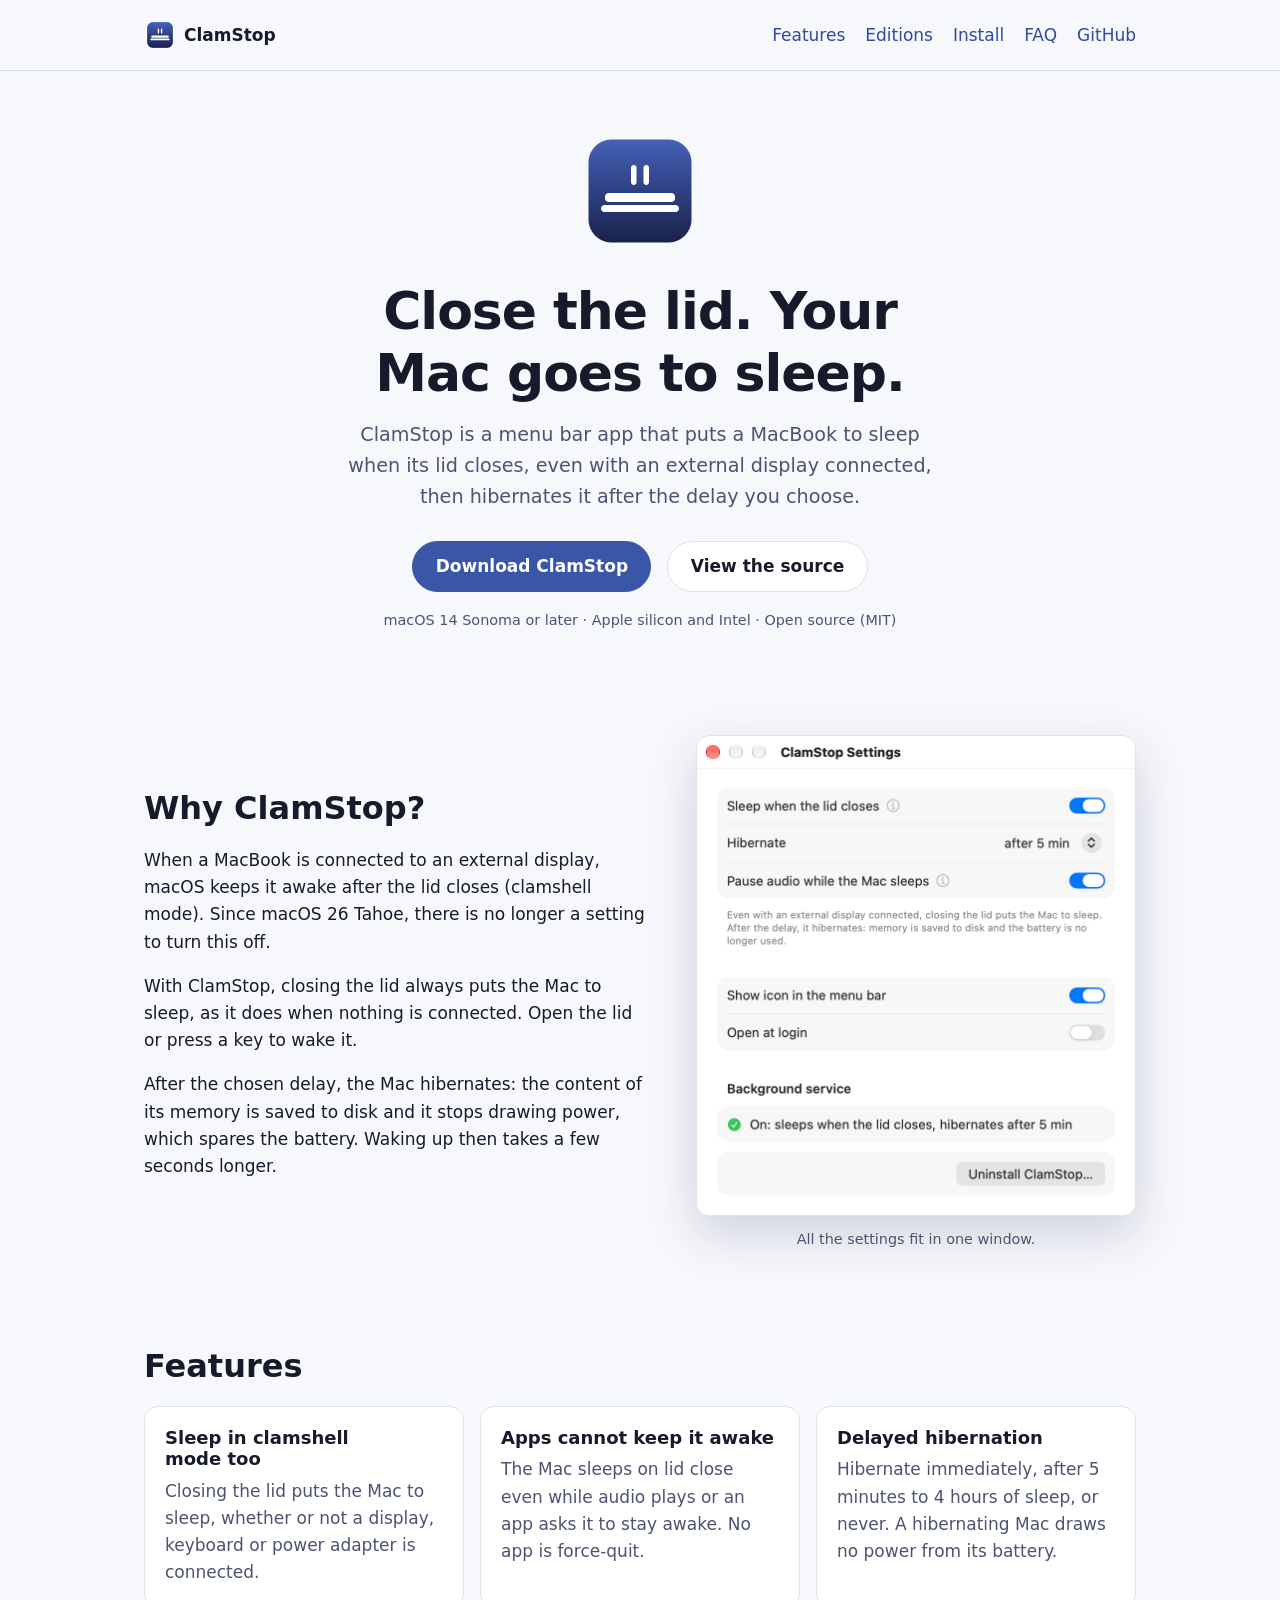
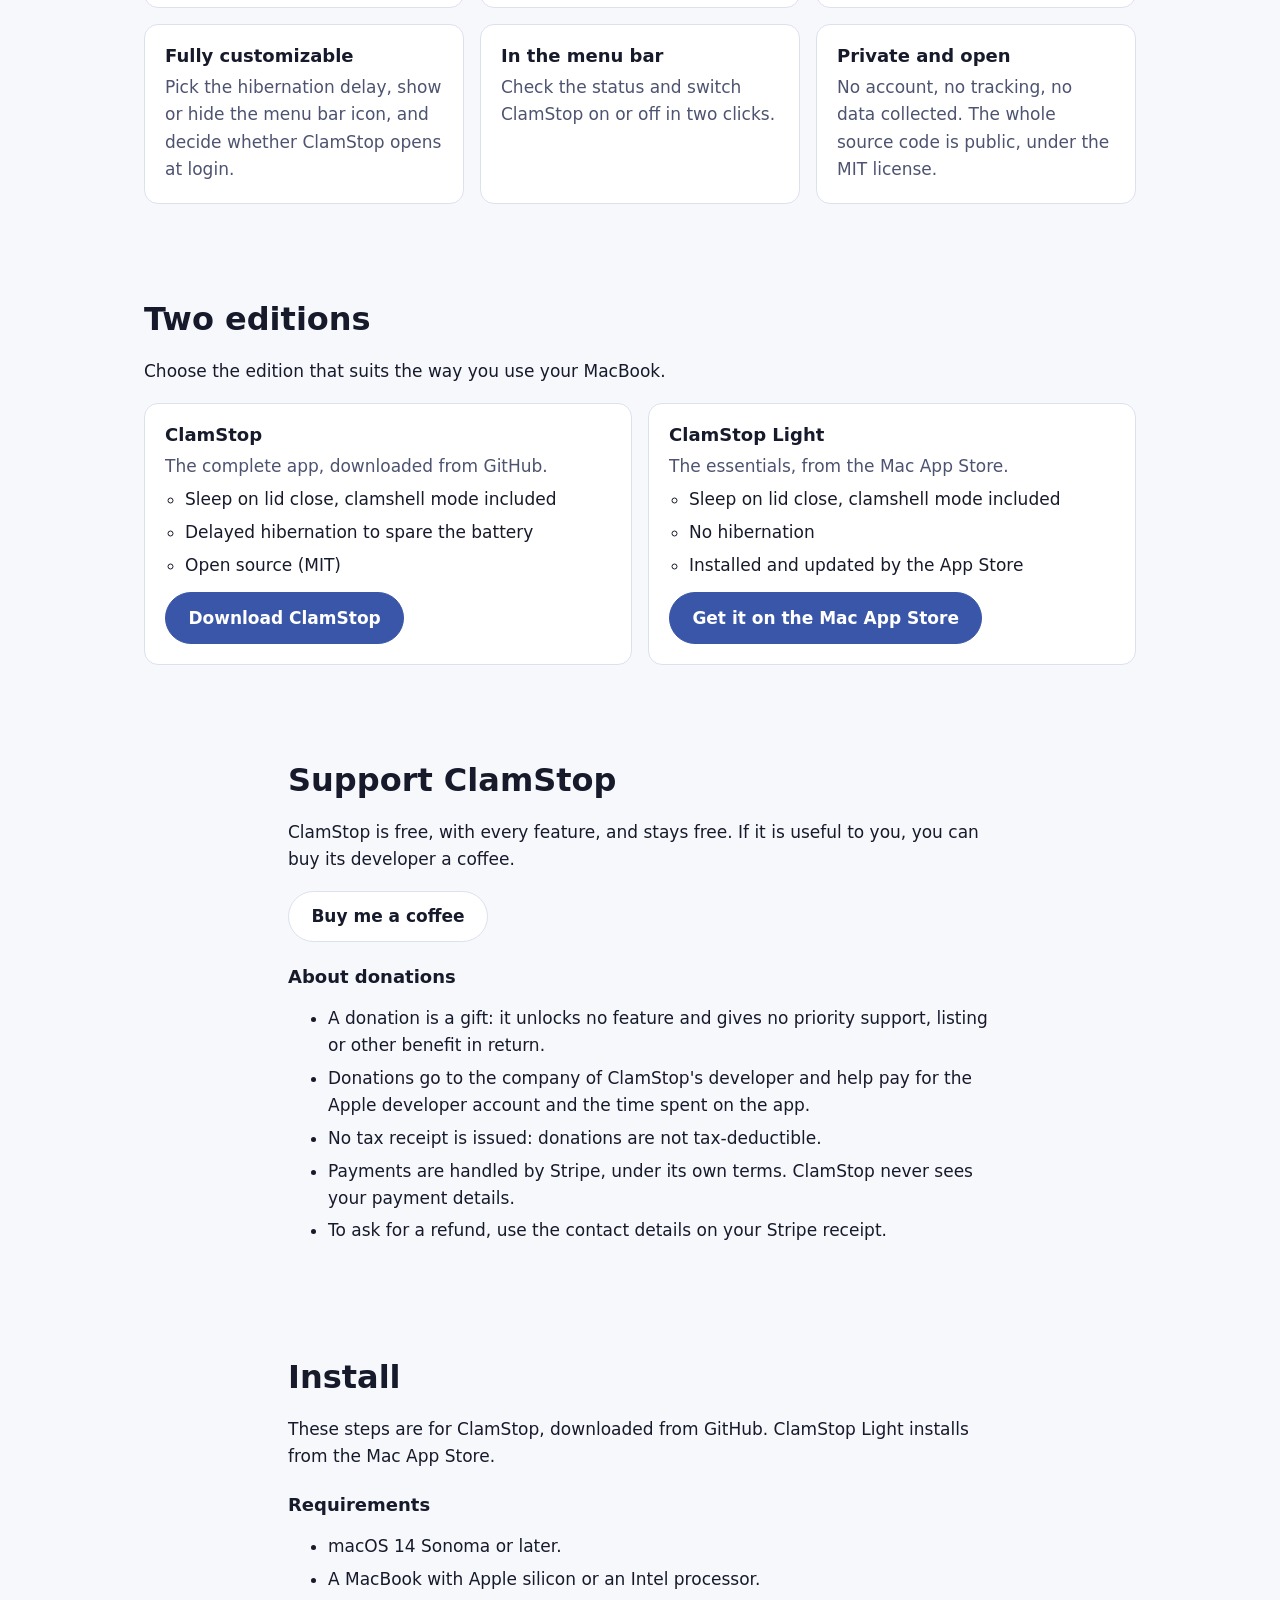
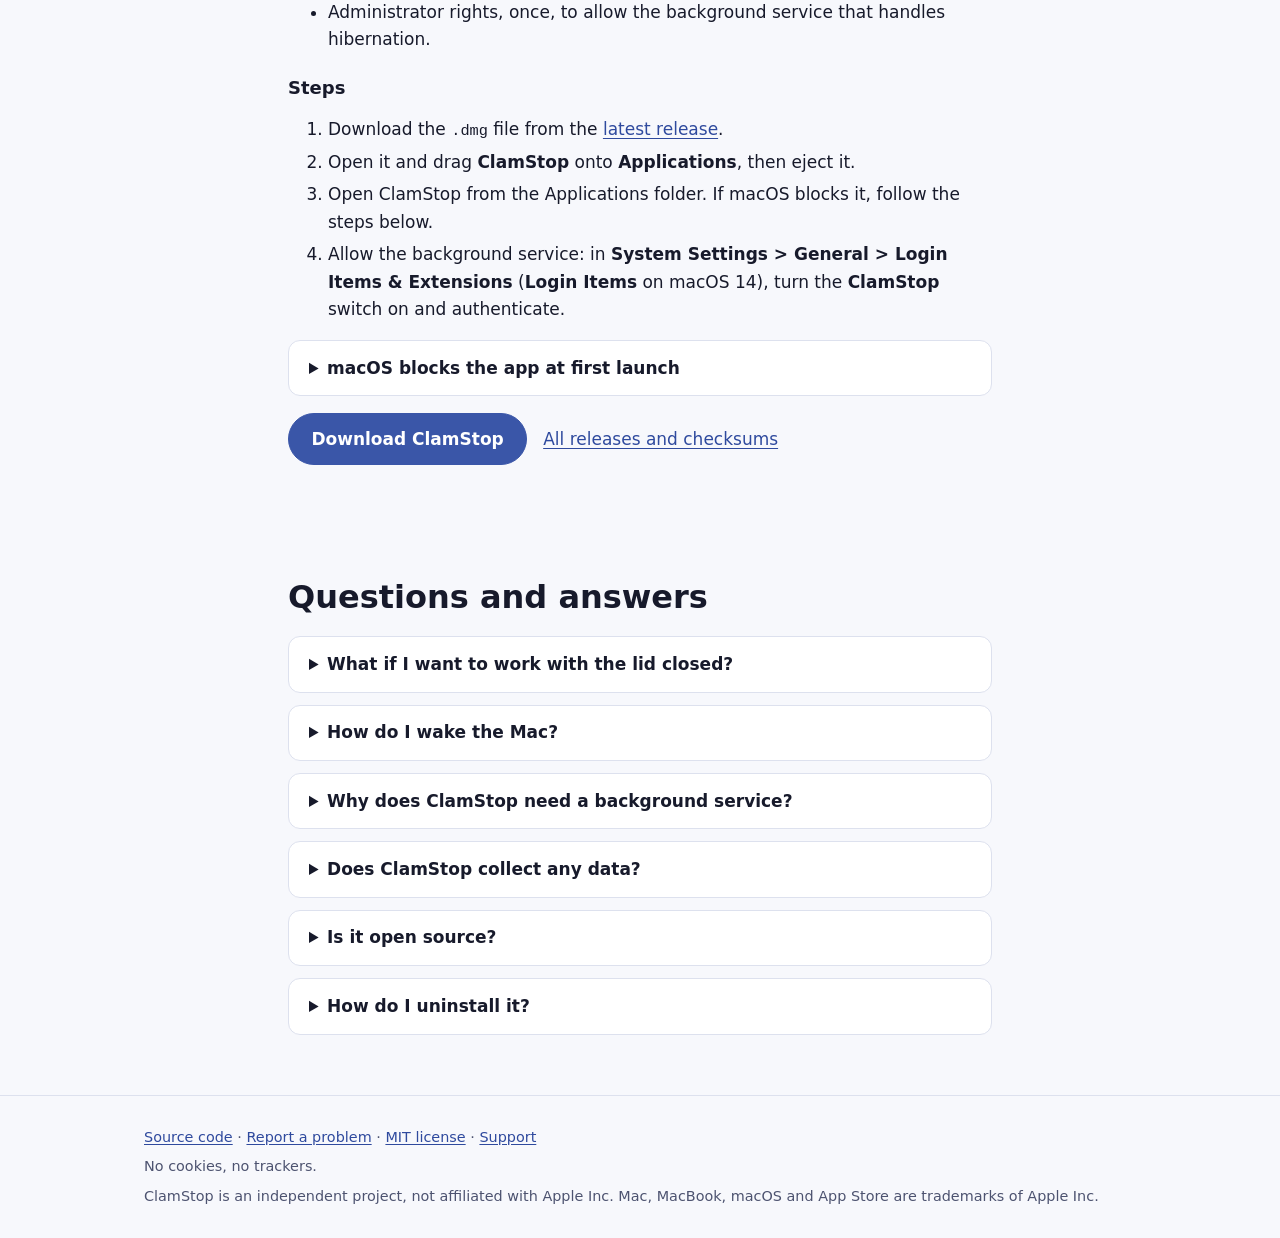
==== commit ec95f845: "Donations through a Stripe Payment Link instead of GitHub Sponsors No account needed to donate, the " ====
--- a/site/index.html
+++ b/site/index.html
@@ -122,14 +122,14 @@
     <section id="support" class="wrap narrow" aria-labelledby="support-title">
       <h2 id="support-title">Support ClamStop</h2>
       <p>ClamStop is free, with every feature, and stays free. If it is useful to you, you can buy its developer a coffee.</p>
-      <p class="actions"><a class="button" href="https://github.com/sponsors/ChanOJ">Buy me a coffee</a></p>
+      <p class="actions"><a class="button" href="https://buy.stripe.com/placeholder">Buy me a coffee</a></p>
       <h3>About donations</h3>
       <ul>
         <li>A donation is a gift: it unlocks no feature and gives no priority support, listing or other benefit in return.</li>
         <li>Donations go to the company of ClamStop&#x27;s developer and help pay for the Apple developer account and the time spent on the app.</li>
         <li>No tax receipt is issued: donations are not tax-deductible.</li>
-        <li>Payments are handled by GitHub Sponsors and Stripe, under their own terms. ClamStop never sees your payment details.</li>
-        <li>Refund requests go through GitHub Sponsors.</li>
+        <li>Payments are handled by Stripe, under its own terms. ClamStop never sees your payment details.</li>
+        <li>To ask for a refund, use the contact details on your Stripe receipt.</li>
       </ul>
     </section>
 
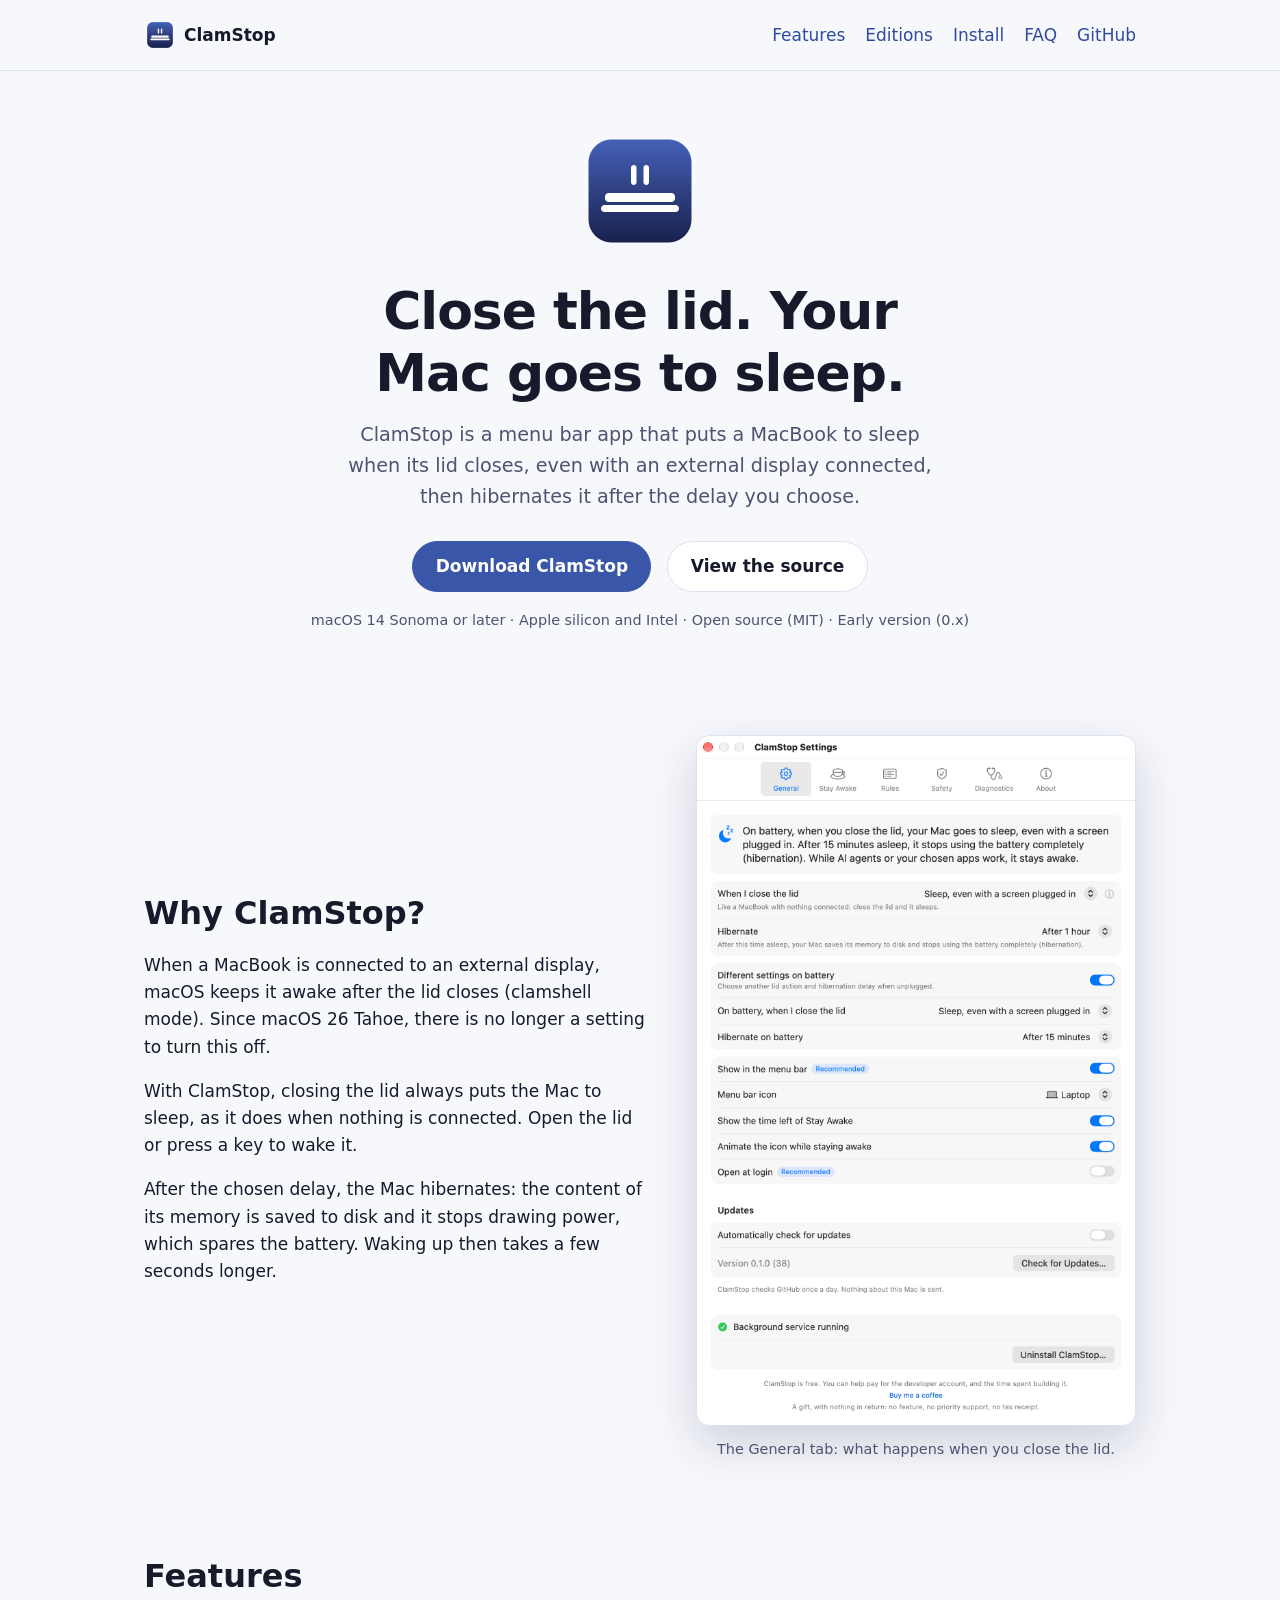
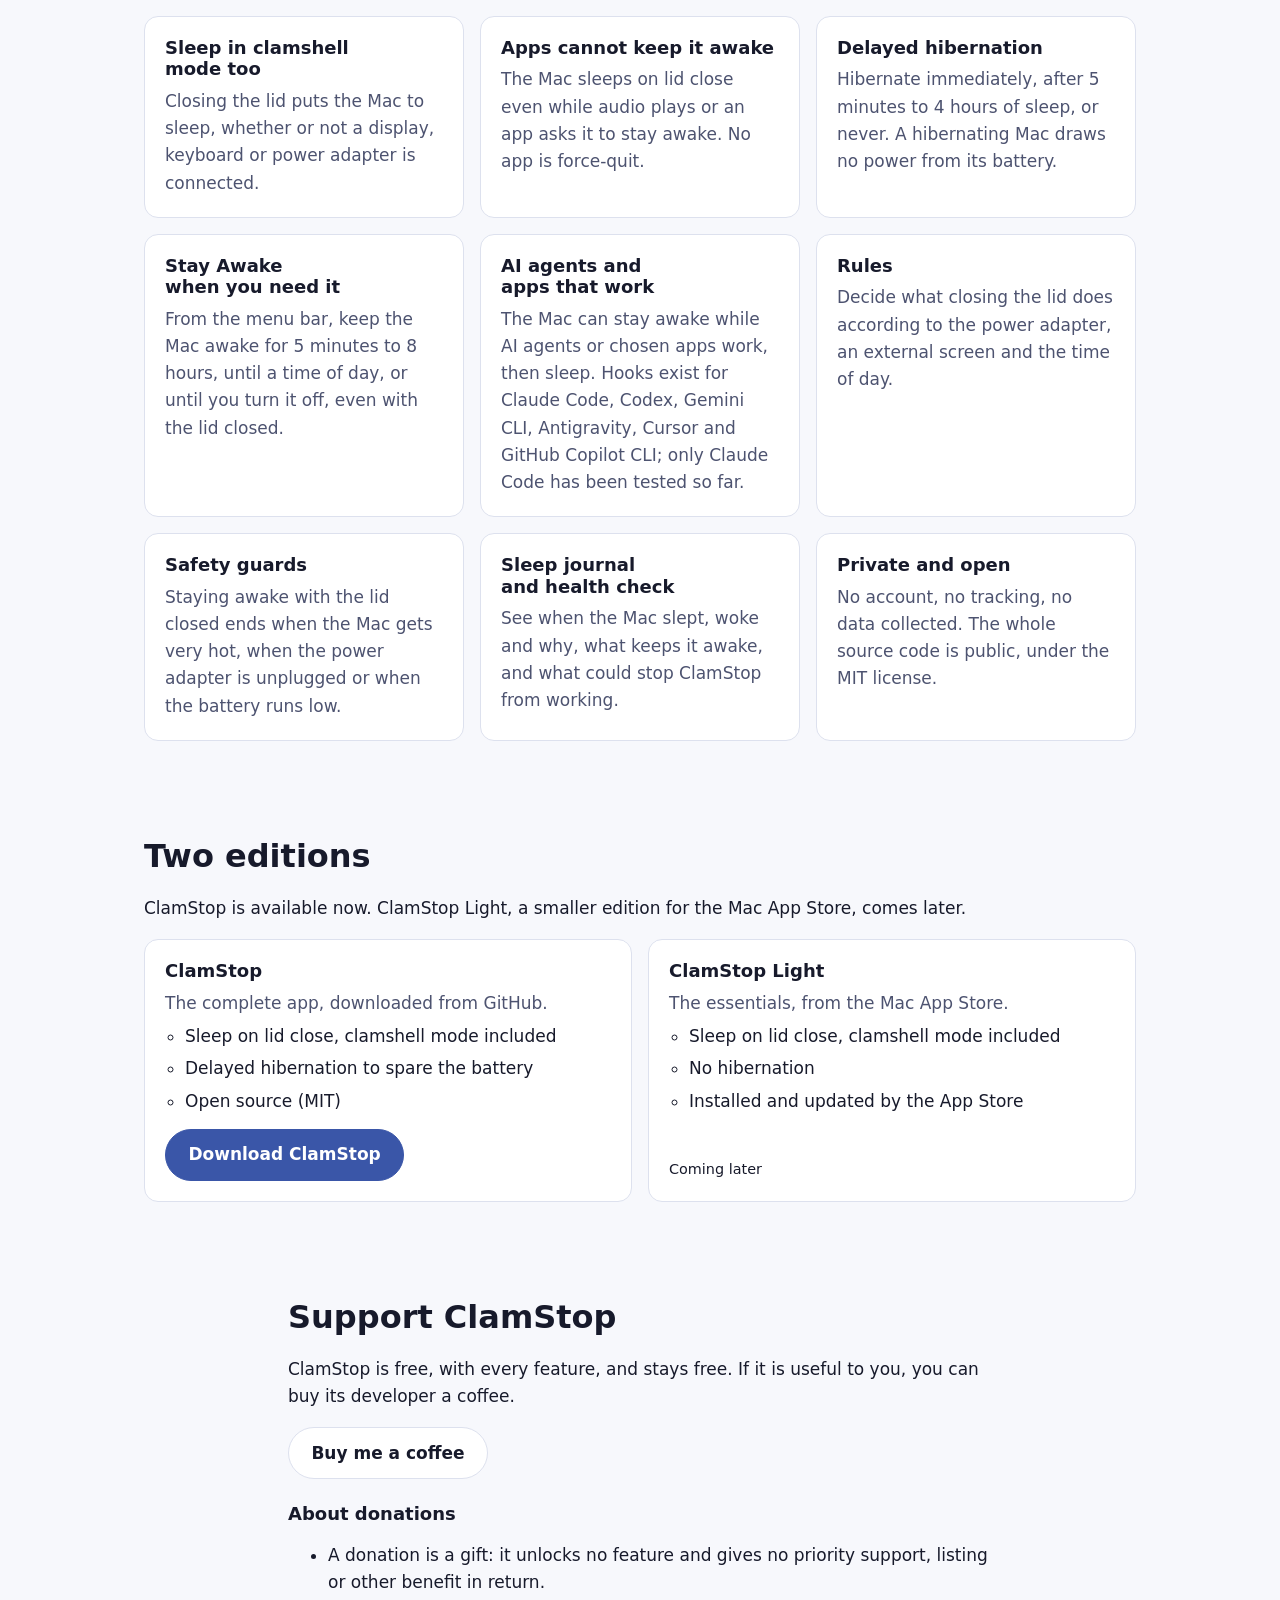
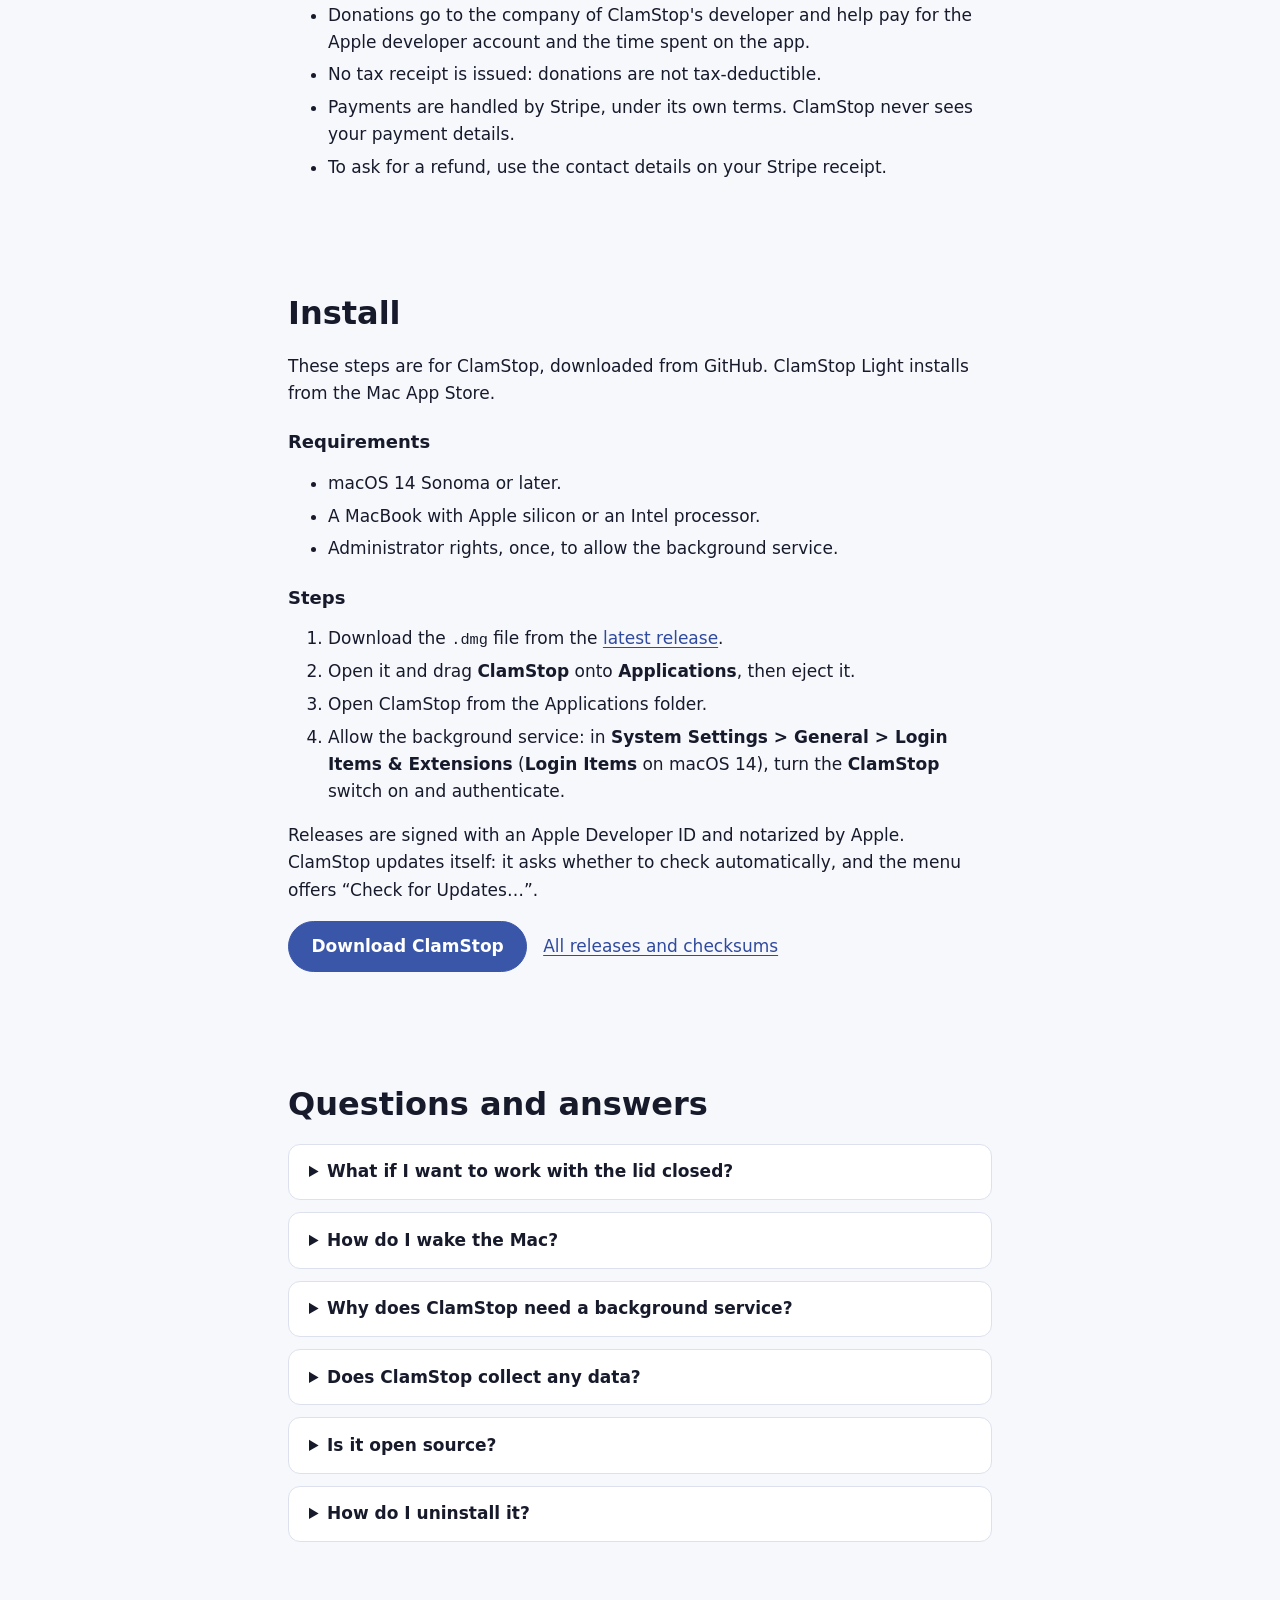
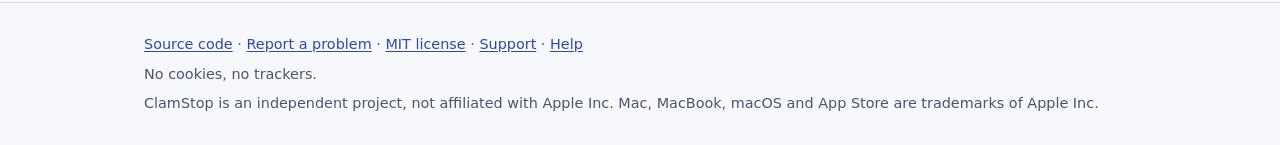
==== commit c60677f2: "Website: ready for the first release Current features and settings screenshots, signed and notarized" ====
--- a/site/index.html
+++ b/site/index.html
@@ -60,7 +60,7 @@
         <a class="button primary" href="https://github.com/ChanOJ/ClamStop/releases/latest">Download ClamStop</a>
         <a class="button" href="https://github.com/ChanOJ/ClamStop">View the source</a>
       </p>
-      <p class="fine">macOS 14 Sonoma or later · Apple silicon and Intel · Open source (MIT)</p>
+      <p class="fine">macOS 14 Sonoma or later · Apple silicon and Intel · Open source (MIT) · Early version (0.x)</p>
     </section>
 
     <section id="why" class="why wrap" aria-labelledby="why-title">
@@ -72,10 +72,10 @@
       </div>
       <figure class="shot shot-settings">
   <picture>
-    <source media="(prefers-color-scheme: dark)" srcset="img/settings-en-dark.png" width="440" height="482">
-    <img src="img/settings-en-light.png" width="440" height="482" alt="ClamStop settings window: sleep when the lid closes is on, hibernation after 5 minutes, audio paused while the Mac sleeps, icon shown in the menu bar, and the background service running.">
+    <source media="(prefers-color-scheme: dark)" srcset="img/settings-en-dark.png" width="640" height="1008">
+    <img src="img/settings-en-light.png" width="640" height="1008" alt="ClamStop settings window, General tab: on battery, closing the lid puts the Mac to sleep even with a screen plugged in, and it hibernates after 15 minutes; menu bar, login, update and background service settings below.">
   </picture>
-  <figcaption>All the settings fit in one window.</figcaption>
+  <figcaption>The General tab: what happens when you close the lid.</figcaption>
 </figure>
     </section>
 
@@ -85,8 +85,11 @@
         <li><h3>Sleep in clamshell mode too</h3><p>Closing the lid puts the Mac to sleep, whether or not a display, keyboard or power adapter is connected.</p></li>
         <li><h3>Apps cannot keep it awake</h3><p>The Mac sleeps on lid close even while audio plays or an app asks it to stay awake. No app is force-quit.</p></li>
         <li><h3>Delayed hibernation</h3><p>Hibernate immediately, after 5 minutes to 4 hours of sleep, or never. A hibernating Mac draws no power from its battery.</p></li>
-        <li><h3>Fully customizable</h3><p>Pick the hibernation delay, show or hide the menu bar icon, and decide whether ClamStop opens at login.</p></li>
-        <li><h3>In the menu bar</h3><p>Check the status and switch ClamStop on or off in two clicks.</p></li>
+        <li><h3>Stay Awake when you need it</h3><p>From the menu bar, keep the Mac awake for 5 minutes to 8 hours, until a time of day, or until you turn it off, even with the lid closed.</p></li>
+        <li><h3>AI agents and apps that work</h3><p>The Mac can stay awake while AI agents or chosen apps work, then sleep. Hooks exist for Claude Code, Codex, Gemini CLI, Antigravity, Cursor and GitHub Copilot CLI; only Claude Code has been tested so far.</p></li>
+        <li><h3>Rules</h3><p>Decide what closing the lid does according to the power adapter, an external screen and the time of day.</p></li>
+        <li><h3>Safety guards</h3><p>Staying awake with the lid closed ends when the Mac gets very hot, when the power adapter is unplugged or when the battery runs low.</p></li>
+        <li><h3>Sleep journal and health check</h3><p>See when the Mac slept, woke and why, what keeps it awake, and what could stop ClamStop from working.</p></li>
         <li><h3>Private and open</h3><p>No account, no tracking, no data collected. The whole source code is public, under the MIT license.</p></li>
       </ul>
       
@@ -94,7 +97,7 @@
 
     <section id="editions" class="wrap" aria-labelledby="editions-title">
       <h2 id="editions-title">Two editions</h2>
-      <p>Choose the edition that suits the way you use your MacBook.</p>
+      <p>ClamStop is available now. ClamStop Light, a smaller edition for the Mac App Store, comes later.</p>
       <ul class="cards editions">
         <li>
           <h3>ClamStop</h3>
@@ -114,7 +117,7 @@
             <li>No hibernation</li>
             <li>Installed and updated by the App Store</li>
           </ul>
-          <p class="actions"><a class="button primary" href="https://www.apple.com/app-store/">Get it on the Mac App Store</a></p>
+          <p class="actions fine">Coming later</p>
         </li>
       </ul>
     </section>
@@ -122,7 +125,7 @@
     <section id="support" class="wrap narrow" aria-labelledby="support-title">
       <h2 id="support-title">Support ClamStop</h2>
       <p>ClamStop is free, with every feature, and stays free. If it is useful to you, you can buy its developer a coffee.</p>
-      <p class="actions"><a class="button" href="https://buy.stripe.com/placeholder">Buy me a coffee</a></p>
+      <p class="actions"><a class="button" href="https://buy.stripe.com/9B600j1BrbSu2p9bCL6J200">Buy me a coffee</a></p>
       <h3>About donations</h3>
       <ul>
         <li>A donation is a gift: it unlocks no feature and gives no priority support, listing or other benefit in return.</li>
@@ -141,27 +144,16 @@
       <ul>
         <li>macOS 14 Sonoma or later.</li>
         <li>A MacBook with Apple silicon or an Intel processor.</li>
-        <li>Administrator rights, once, to allow the background service that handles hibernation.</li>
+        <li>Administrator rights, once, to allow the background service.</li>
       </ul>
       <h3>Steps</h3>
       <ol class="steps">
         <li>Download the <code>.dmg</code> file from the <a href="https://github.com/ChanOJ/ClamStop/releases/latest">latest release</a>.</li>
         <li>Open it and drag <strong>ClamStop</strong> onto <strong>Applications</strong>, then eject it.</li>
-        <li>Open ClamStop from the Applications folder. If macOS blocks it, follow the steps below.</li>
+        <li>Open ClamStop from the Applications folder.</li>
         <li>Allow the background service: in <strong>System Settings &gt; General &gt; Login Items &amp; Extensions</strong> (<strong>Login Items</strong> on macOS 14), turn the <strong>ClamStop</strong> switch on and authenticate.</li>
       </ol>
-      <details id="gatekeeper">
-        <summary>macOS blocks the app at first launch</summary>
-        <p>Builds that are not notarized by Apple are blocked at first launch; the release notes say whether a build is notarized. Only bypass this for a file downloaded from the ClamStop repository.</p>
-        <p>On macOS 15 Sequoia or later:</p>
-        <ol>
-          <li>Open ClamStop once. In the warning, click <strong>Done</strong> (not “Move to Trash”).</li>
-          <li>Open <strong>System Settings &gt; Privacy &amp; Security</strong> and scroll down to <strong>Security</strong>.</li>
-          <li>Next to the message about ClamStop, click <strong>Open Anyway</strong>, then authenticate.</li>
-          <li>Confirm with <strong>Open Anyway</strong> in the last dialog.</li>
-        </ol>
-        <p>On macOS 14 Sonoma, Control-click the app in Finder, choose <strong>Open</strong>, then <strong>Open</strong> again.</p>
-      </details>
+      <p>Releases are signed with an Apple Developer ID and notarized by Apple. ClamStop updates itself: it asks whether to check automatically, and the menu offers “Check for Updates…”.</p>
       <p class="actions">
         <a class="button primary" href="https://github.com/ChanOJ/ClamStop/releases/latest">Download ClamStop</a>
         <a href="https://github.com/ChanOJ/ClamStop/releases">All releases and checksums</a>
@@ -172,7 +164,7 @@
       <h2 id="faq-title">Questions and answers</h2>
       <details>
         <summary>What if I want to work with the lid closed?</summary>
-        <p>Turn “Sleep When the Lid Closes” off in the ClamStop menu: the lid then works as usual, clamshell mode included. Turn it on again whenever you like.</p>
+        <p>Choose “Stay Awake” in the ClamStop menu for as long as you need, add a rule for your desk setup, or set “When I close the lid” to “Do what macOS does” in the settings.</p>
       </details>
       <details>
         <summary>How do I wake the Mac?</summary>
@@ -180,11 +172,11 @@
       </details>
       <details>
         <summary>Why does ClamStop need a background service?</summary>
-        <p>Putting the Mac into hibernation requires administrator rights. A small background service does that part, and macOS asks you to approve it. It restores the default sleep settings when ClamStop is uninstalled.</p>
+        <p>Putting the Mac into hibernation, or keeping it awake with the lid closed, requires administrator rights. A small background service does that part, and macOS asks you to approve it. It restores the default sleep settings when ClamStop is uninstalled.</p>
       </details>
       <details>
         <summary>Does ClamStop collect any data?</summary>
-        <p>No. The app has no account, no analytics and no network code: nothing leaves your Mac.</p>
+        <p>No. The app has no account and no analytics. By itself it only connects to GitHub to look for updates, if you allow automatic checks or choose “Check for Updates…”, and sends nothing about your Mac. A problem report leaves your Mac only if you send it yourself.</p>
         <p>This website sets no cookies, runs no scripts and loads nothing from third parties. It is hosted on GitHub Pages, and GitHub logs the IP addresses of visitors for security purposes.</p>
       </details>
       <details>
@@ -205,7 +197,7 @@
 
   <footer>
     <div class="wrap">
-      <p><a href="https://github.com/ChanOJ/ClamStop">Source code</a> · <a href="https://github.com/ChanOJ/ClamStop/issues">Report a problem</a> · <a href="https://github.com/ChanOJ/ClamStop/blob/main/LICENSE">MIT license</a> · <a href="#support">Support</a></p>
+      <p><a href="https://github.com/ChanOJ/ClamStop">Source code</a> · <a href="https://github.com/ChanOJ/ClamStop/issues">Report a problem</a> · <a href="https://github.com/ChanOJ/ClamStop/blob/main/LICENSE">MIT license</a> · <a href="#support">Support</a> · <a href="help/">Help</a></p>
       <p>No cookies, no trackers.</p>
       <p>ClamStop is an independent project, not affiliated with Apple Inc. Mac, MacBook, macOS and App Store are trademarks of Apple Inc.</p>
     </div>
--- a/site/style.css
+++ b/site/style.css
@@ -96,6 +96,10 @@
 
 main > section { padding-block: 3rem; scroll-margin-top: 1rem; }
 
+.help { padding-block: 2rem 3rem; }
+.help h1 { display: flex; align-items: center; gap: 0.75rem; font-size: clamp(1.75rem, 6vw, 2.5rem); }
+.help h2 { margin: 2rem 0 0.5rem; font-size: 1.35rem; }
+
 .hero { text-align: center; padding-block: 3.5rem 2.5rem; }
 .app-icon { width: 128px; height: 128px; }
 .lead { max-width: 38rem; margin: 0 auto 1.75rem; font-size: 1.2rem; color: var(--muted); }
